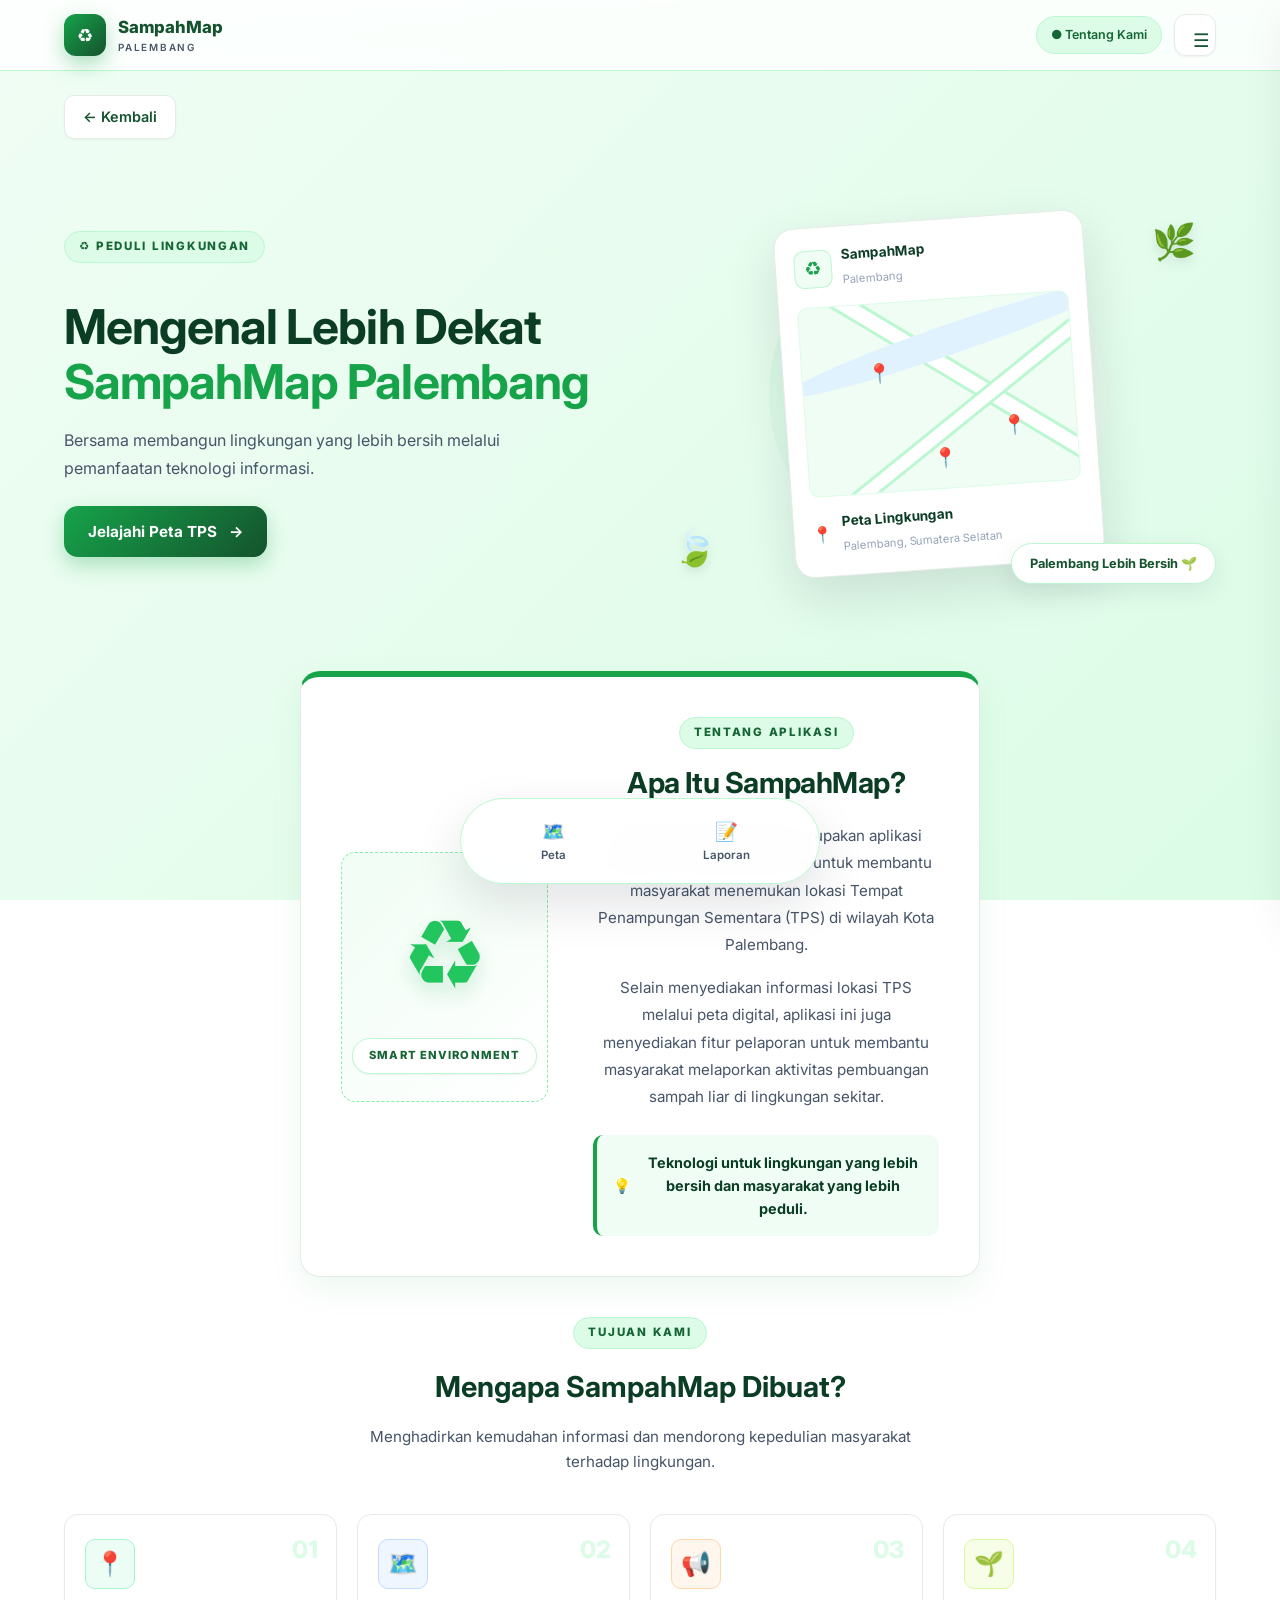
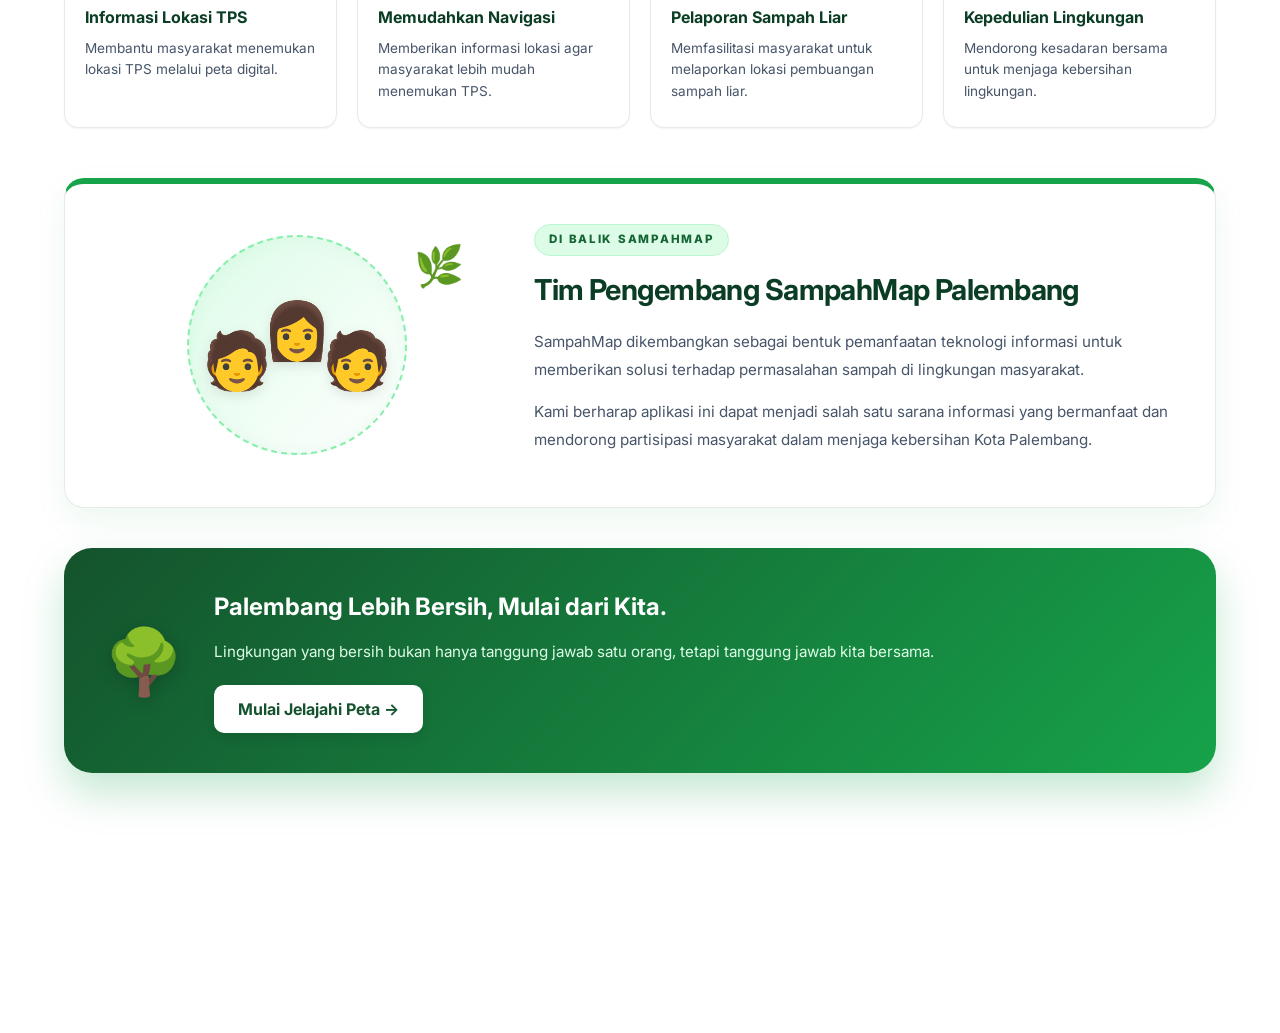
==== tentang.html @ c443f2d4 "Add files via upload" ====
<!DOCTYPE html>
<html lang="id">

<head>
    <meta charset="UTF-8">
    <meta name="viewport" content="width=device-width, initial-scale=1.0">
    <meta name="theme-color" content="#166534">

    <meta name="description"
        content="Mengenal lebih dekat SampahMap Palembang, aplikasi peta lingkungan dan pelaporan sampah liar.">
    <title>Tentang Kami | SampahMap Palembang</title>

    <!-- Fonts -->
    <link rel="preconnect" href="https://fonts.googleapis.com">
    <link rel="preconnect" href="https://fonts.gstatic.com" crossorigin>
    <link href="https://fonts.googleapis.com/css2?family=Inter:wght@400;500;600;700;800&display=swap" rel="stylesheet">

    <!-- CSS Global -->
    <link rel="stylesheet" href="style.css">

    <!-- CSS Halaman Tentang -->
    <link rel="stylesheet" href="tentang.css">
    
    <!-- PWA Setup -->
    <link rel="manifest" href="manifest.json">
    <link rel="apple-touch-icon" href="icon.svg">
    <meta name="apple-mobile-web-app-capable" content="yes">
    <meta name="apple-mobile-web-app-status-bar-style" content="black-translucent">
</head>

<body>

    <!-- HEADER / NAVBAR -->
    <header class="navbar">
        <a class="brand" href="index.html" aria-label="SampahMap Palembang">
            <span class="brand-icon">♻</span>
            <span>
                SampahMap
                <small>PALEMBANG</small>
            </span>
        </a>

        <div class="navbar-right">
            
            <!-- Tombol Install PWA -->
            <button type="button" id="installAppBtn" class="btn-install" style="display: none;">
                📲 Install Aplikasi
            </button>

            <span class="online-label">● Tentang Kami</span>
            
            <button type="button" id="menuButton" class="menu-button" aria-label="Buka menu" aria-expanded="false">
                ☰
            </button>
            
        </div>
    </header>

    <!-- OVERLAY MENU -->
    <div id="menuOverlay" class="menu-overlay"></div>

    <!-- MENU SAMPING -->
    <aside id="sideMenu" class="side-menu" aria-label="Menu tambahan">
        <div class="side-menu-header">
            <div>
                <h3>♻ SampahMap</h3>
                <small>PALEMBANG</small>
            </div>
            <button type="button" id="closeMenuButton" aria-label="Tutup menu">×</button>
        </div>

        <p class="side-menu-label">NAVIGASI</p>

        <a href="index.html" class="side-menu-link">
            <span>🗺️</span>
            <span>Peta TPS</span>
        </a>

        <a href="laporan.html" class="side-menu-link">
            <span>📢</span>
            <span>Laporan</span>
        </a>

        <a href="tentang.html" class="side-menu-link active">
            <span>ℹ️</span>
            <span>Tentang SampahMap</span>
        </a>
    </aside>

    <!-- KONTEN UTAMA -->
    <main class="container">

        <!-- TOMBOL KEMBALI -->
        <div class="back-container">
            <button class="back-button" onclick="history.back()">
                ← Kembali
            </button>
        </div>

        <!-- HERO SECTION -->
        <section class="hero">
            <div class="hero-content">
                <span class="eyebrow">♻ PEDULI LINGKUNGAN</span>

                <h1>
                    Mengenal Lebih Dekat
                    <span>SampahMap Palembang</span>
                </h1>

                <p>
                    Bersama membangun lingkungan yang lebih bersih
                    melalui pemanfaatan teknologi informasi.
                </p>

                <a href="index.html" class="hero-button">
                    Jelajahi Peta TPS
                    <span>→</span>
                </a>
            </div>

            <div class="hero-art">
                <div class="art-circle"></div>

                <div class="floating-leaf leaf-one">🌿</div>
                <div class="floating-leaf leaf-two">🍃</div>

                <div class="map-card">
                    <div class="map-top">
                        <span class="mini-logo">♻</span>
                        <div>
                            <strong>SampahMap</strong>
                            <small>Palembang</small>
                        </div>
                    </div>

                    <div class="map-visual">
                        <div class="road road-one"></div>
                        <div class="road road-two"></div>
                        <div class="map-river"></div>
                        <div class="map-pin pin-one">📍</div>
                        <div class="map-pin pin-two">📍</div>
                        <div class="map-pin pin-three">📍</div>
                    </div>

                    <div class="map-bottom">
                        <span>📍</span>
                        <div>
                            <strong>Peta Lingkungan</strong>
                            <small>Palembang, Sumatera Selatan</small>
                        </div>
                    </div>
                </div>

                <div class="green-orb"></div>
                <div class="art-caption">Palembang Lebih Bersih 🌱</div>
            </div>
        </section>

        <!-- INTRO SECTION -->
        <section class="intro section-card">
            <div class="intro-visual">
                <div class="intro-symbol">♻</div>
                <span class="intro-badge">SMART ENVIRONMENT</span>
            </div>

            <div class="intro-content">
                <span class="section-label">TENTANG APLIKASI</span>

                <h2>Apa Itu SampahMap?</h2>

                <p>
                    SampahMap Palembang merupakan aplikasi berbasis web
                    yang dirancang untuk membantu masyarakat menemukan
                    lokasi Tempat Penampungan Sementara (TPS) di wilayah
                    Kota Palembang.
                </p>

                <p>
                    Selain menyediakan informasi lokasi TPS melalui peta
                    digital, aplikasi ini juga menyediakan fitur pelaporan
                    untuk membantu masyarakat melaporkan aktivitas
                    pembuangan sampah liar di lingkungan sekitar.
                </p>

                <div class="intro-highlight">
                    <span>💡</span>
                    <strong>
                        Teknologi untuk lingkungan yang lebih bersih
                        dan masyarakat yang lebih peduli.
                    </strong>
                </div>
            </div>
        </section>

        <!-- TUJUAN SECTION -->
        <section class="goals">
            <div class="goals-heading">
                <span class="section-label">TUJUAN KAMI</span>
                <h2>Mengapa SampahMap Dibuat?</h2>
                <p>
                    Menghadirkan kemudahan informasi dan mendorong
                    kepedulian masyarakat terhadap lingkungan.
                </p>
            </div>

            <div class="goal-grid">
                <article class="goal-card">
                    <span class="card-number">01</span>
                    <div class="goal-icon green">📍</div>
                    <h3>Informasi Lokasi TPS</h3>
                    <p>Membantu masyarakat menemukan lokasi TPS melalui peta digital.</p>
                </article>

                <article class="goal-card">
                    <span class="card-number">02</span>
                    <div class="goal-icon blue">🗺️</div>
                    <h3>Memudahkan Navigasi</h3>
                    <p>Memberikan informasi lokasi agar masyarakat lebih mudah menemukan TPS.</p>
                </article>

                <article class="goal-card">
                    <span class="card-number">03</span>
                    <div class="goal-icon orange">📢</div>
                    <h3>Pelaporan Sampah Liar</h3>
                    <p>Memfasilitasi masyarakat untuk melaporkan lokasi pembuangan sampah liar.</p>
                </article>

                <article class="goal-card">
                    <span class="card-number">04</span>
                    <div class="goal-icon lime">🌱</div>
                    <h3>Kepedulian Lingkungan</h3>
                    <p>Mendorong kesadaran bersama untuk menjaga kebersihan lingkungan.</p>
                </article>
            </div>
        </section>

        <!-- TIM SECTION -->
        <section class="team section-card">
            <div class="team-illustration">
                <div class="team-circle">
                    <span class="team-person person-one">🧑</span>
                    <span class="team-person person-two">👩</span>
                    <span class="team-person person-three">🧑</span>
                </div>
                <span class="team-leaf">🌿</span>
            </div>

            <div class="team-content">
                <span class="section-label">DI BALIK SAMPAHMAP</span>

                <h2>Tim Pengembang SampahMap Palembang</h2>

                <p>
                    SampahMap dikembangkan sebagai bentuk pemanfaatan
                    teknologi informasi untuk memberikan solusi terhadap
                    permasalahan sampah di lingkungan masyarakat.
                </p>

                <p>
                    Kami berharap aplikasi ini dapat menjadi salah satu
                    sarana informasi yang bermanfaat dan mendorong
                    partisipasi masyarakat dalam menjaga kebersihan
                    Kota Palembang.
                </p>
            </div>
        </section>

        <!-- CLOSING SECTION -->
        <section class="closing">
            <div class="closing-icon">🌳</div>

            <div class="closing-content">
                <h2>Palembang Lebih Bersih, Mulai dari Kita.</h2>
                <p>
                    Lingkungan yang bersih bukan hanya tanggung jawab
                    satu orang, tetapi tanggung jawab kita bersama.
                </p>

                <a href="index.html" class="closing-button">
                    Mulai Jelajahi Peta →
                </a>
            </div>
        </section>

    </main>

    <!-- NAVIGASI BAWAH -->
    <nav class="bottom-nav" aria-label="Navigasi utama">
        <a class="nav-item" href="index.html">
            <span aria-hidden="true">🗺️</span>
            <small>Peta</small>
        </a>
        <a class="nav-item" href="laporan.html">
            <span aria-hidden="true">📝</span>
            <small>Laporan</small>
        </a>
    </nav>
    
    <!-- PWA Script -->
    <script>
        // 1. Daftarkan Service Worker
        if ('serviceWorker' in navigator) {
            window.addEventListener('load', () => {
                navigator.serviceWorker.register('sw.js')
                    .catch(err => console.log('SW gagal:', err));
            });
        }

        // 2. Logika Tombol Install
        let deferredPrompt;
        const installBtn = document.getElementById('installAppBtn');

        window.addEventListener('beforeinstallprompt', (e) => {
            // Mencegah pop-up mini browser muncul
            e.preventDefault();
            deferredPrompt = e;
            
            // Tampilkan tombol install kustom kita
            if (installBtn) {
                installBtn.style.display = 'inline-flex';
            }
        });

        if (installBtn) {
            installBtn.addEventListener('click', async () => {
                if (!deferredPrompt) return;
                
                // Tampilkan pop-up install
                deferredPrompt.prompt();
                
                const { outcome } = await deferredPrompt.userChoice;
                if (outcome === 'accepted') {
                    installBtn.style.display = 'none'; // Sembunyikan tombol jika sudah di-install
                }
                deferredPrompt = null;
            });
        }

        // Sembunyikan tombol jika aplikasi sudah di-install
        window.addEventListener('appinstalled', () => {
            if (installBtn) installBtn.style.display = 'none';
        });
    </script>

    <!-- JAVASCRIPT MENU -->
    <script>
        const menuButton = document.getElementById("menuButton");
        const closeMenuButton = document.getElementById("closeMenuButton");
        const sideMenu = document.getElementById("sideMenu");
        const menuOverlay = document.getElementById("menuOverlay");

        function openSideMenu() {
            sideMenu.classList.add("show");
            menuOverlay.classList.add("show");
            menuButton.setAttribute("aria-expanded", "true");
        }

        function closeSideMenu() {
            sideMenu.classList.remove("show");
            menuOverlay.classList.remove("show");
            menuButton.setAttribute("aria-expanded", "false");
        }

        menuButton?.addEventListener("click", openSideMenu);
        closeMenuButton?.addEventListener("click", closeSideMenu);
        menuOverlay?.addEventListener("click", closeSideMenu);

        document.addEventListener("keydown", function (event) {
            if (event.key === "Escape") {
                closeSideMenu();
            }
        });
    </script>
</body>

</html>
---- style.css ----
/* =========================================================
   SampahMap Palembang — Modern Premium UI (Index)
   Tema: Green Premium (Sinkron dengan halaman Laporan)
   ========================================================= */

/* =========================================================
   1. DESIGN TOKENS
   ========================================================= */
:root {
  /* Brand */
  --green-900: #0b3d24;
  --green-800: #14532d;
  --green-700: #166534;
  --green-600: #16a34a;
  --green-500: #22c55e;
  --green-100: #dcfce7;
  --green-50:  #f0fdf4;

  /* Netral */
  --bg:        #f6f8f7;
  --surface:   #ffffff;
  --border:    #e6ebe8;
  --text:      #0f172a;
  --text-soft: #475569;
  --text-mute: #94a3b8;

  /* Aksen peta */
  --blue: #2563eb;
  --red:  #ef4444;

  /* Radius */
  --r-sm: 10px;
  --r-md: 14px;
  --r-lg: 20px;
  --r-xl: 28px;

  /* Shadow */
  --shadow-sm: 0 1px 2px rgba(15, 23, 42, .05);
  --shadow-md: 0 8px 24px rgba(15, 23, 42, .08);
  --shadow-lg: 0 20px 50px rgba(15, 23, 42, .12);
  --shadow-green: 0 12px 32px rgba(22, 163, 74, 0.08);

  --font: "Inter", "Segoe UI", system-ui, -apple-system, Roboto, Arial, sans-serif;
}

/* =========================================================
   2. RESET & BASE
   ========================================================= */
* { box-sizing: border-box; }

html, body {
  margin: 0;
  padding: 0;
  font-family: var(--font);
  color: var(--text);
  /* Background Gradient Hijau Mint yang sama dengan Laporan */
  background: linear-gradient(135deg, #f0fdf4 0%, #dcfce7 100%);
  background-attachment: fixed;
  -webkit-font-smoothing: antialiased;
  line-height: 1.55;
}

body {
  padding-bottom: 100px; /* ruang bottom-nav floating */
}

button, input, textarea, select { font: inherit; }

button {
  border: 0;
  border-radius: 12px;
  padding: 11px 18px;
  background: linear-gradient(135deg, var(--green-600), var(--green-800));
  color: #fff;
  font-weight: 700;
  cursor: pointer;
  box-shadow: 0 4px 12px rgba(22, 163, 74, .28);
  transition: transform .15s ease, box-shadow .2s ease, filter .2s ease;
}
button:hover {
  transform: translateY(-1px);
  box-shadow: 0 8px 18px rgba(22, 163, 74, .35);
}
button:active { transform: translateY(0); }
button:disabled { opacity: .5; cursor: not-allowed; box-shadow: none; }

a { color: inherit; text-decoration: none; }
img { max-width: 100%; display: block; }

:focus-visible {
  outline: 2px solid var(--green-600);
  outline-offset: 3px;
  border-radius: 6px;
}

/* =========================================================
   3. NAVBAR
   ========================================================= */
.navbar {
  position: sticky;
  top: 0;
  z-index: 900;
  display: flex;
  align-items: center;
  justify-content: space-between;
  gap: 16px;
  padding: 14px max(5%, calc((100% - 1200px) / 2));
  background: rgba(255, 255, 255, .85);
  backdrop-filter: saturate(180%) blur(14px);
  -webkit-backdrop-filter: saturate(180%) blur(14px);
  border-bottom: 1px solid #bbf7d0; /* Border hijau muda */
}

.brand {
  display: flex;
  align-items: center;
  gap: 12px;
  font-weight: 800;
  font-size: 1.05rem;
  letter-spacing: -.01em;
  color: var(--green-800);
}

.brand-icon {
  display: grid;
  place-items: center;
  width: 42px;
  height: 42px;
  border-radius: 12px;
  background: linear-gradient(135deg, var(--green-600), var(--green-800));
  color: #fff;
  font-size: 1.15rem;
  box-shadow: 0 8px 20px rgba(22, 163, 74, .35);
}

.brand small {
  display: block;
  font-size: .62rem;
  letter-spacing: .18em;
  color: var(--text-soft);
  font-weight: 600;
}

.navbar-right {
  display: flex;
  align-items: center;
  gap: 12px;
}

.online-label {
  display: inline-flex;
  align-items: center;
  gap: 6px;
  font-size: .78rem;
  font-weight: 600;
  color: var(--green-700);
  background: var(--green-100);
  padding: 8px 14px;
  border-radius: 999px;
  border: 1px solid #bbf7d0;
}

.menu-button {
  width: 42px;
  height: 42px;
  display: grid;
  place-items: center;
  border-radius: 12px;
  background: var(--surface);
  border: 1px solid var(--border);
  color: var(--green-800);
  font-size: 1.15rem;
  box-shadow: var(--shadow-sm);
  transition: .2s;
}
.menu-button:hover {
  background: var(--green-50);
  border-color: #bbf7d0;
  transform: translateY(-1px);
}

/* =========================================================
   4. SIDE MENU & OVERLAY
   ========================================================= */
.menu-overlay {
  position: fixed;
  inset: 0;
  background: rgba(15, 23, 42, .38);
  backdrop-filter: blur(3px);
  opacity: 0;
  visibility: hidden;
  pointer-events: none;
  transition: opacity .25s ease, visibility .25s ease;
  z-index: 2000;
}
.menu-overlay.active,
.menu-overlay.show {
  opacity: 1;
  visibility: visible;
  pointer-events: auto;
}

.side-menu {
  position: fixed;
  top: 0;
  right: 0;
  width: min(320px, 88vw);
  height: 100%;
  height: 100dvh;
  background: var(--surface);
  border-left: 1px solid var(--border);
  box-shadow: var(--shadow-lg);
  padding: 22px 20px;
  transform: translateX(105%);
  transition: transform .3s cubic-bezier(.4, 0, .2, 1);
  z-index: 2001;
}
.side-menu.active,
.side-menu.show { transform: translateX(0); }

.side-menu-header {
  display: flex;
  align-items: flex-start;
  justify-content: space-between;
  padding-bottom: 18px;
  margin-bottom: 8px;
  border-bottom: 1px solid var(--border);
}
.side-menu-header h3 { margin: 0; font-size: 1.05rem; color: var(--green-800); }
.side-menu-header small {
  font-size: .65rem;
  letter-spacing: .18em;
  color: var(--text-mute);
}

.side-menu-header button {
  width: 36px;
  height: 36px;
  border-radius: 10px;
  background: var(--bg);
  color: var(--text-soft);
  font-size: 1.2rem;
  box-shadow: none;
  transition: .2s;
}
.side-menu-header button:hover {
  background: #fee2e2;
  color: #b91c1c;
  transform: none;
}

.side-menu-label {
  margin: 20px 0 10px;
  font-size: .7rem;
  letter-spacing: .15em;
  color: var(--text-mute);
  font-weight: 700;
}

.side-menu-link {
  display: flex;
  align-items: center;
  gap: 12px;
  padding: 12px 14px;
  border-radius: var(--r-md);
  font-weight: 600;
  color: var(--text);
  transition: .2s;
}
.side-menu-link:hover {
  background: var(--green-50);
  color: var(--green-800);
}
.side-menu-link span:first-child {
  width: 32px;
  height: 32px;
  display: grid;
  place-items: center;
  background: var(--green-100);
  border-radius: 10px;
  font-weight: 800;
  color: var(--green-700);
}

/* =========================================================
   5. CONTAINER & INTRO
   ========================================================= */
.container {
  max-width: 1200px;
  width: 90%;
  margin: 0 auto;
}

.intro {
  text-align: center;
  max-width: 680px;
  margin: 12px auto 38px;
  padding: 40px 0 8px;
}

.eyebrow {
  display: inline-block;
  font-size: .72rem;
  font-weight: 800;
  letter-spacing: .18em;
  color: var(--green-700);
  background: var(--green-100);
  padding: 6px 14px;
  border-radius: 999px;
  border: 1px solid #bbf7d0;
  margin: 0 0 18px;
}

.intro h1 {
  font-size: clamp(1.8rem, 4.6vw, 2.8rem);
  line-height: 1.15;
  letter-spacing: -.025em;
  margin: 0 0 14px;
  color: var(--green-900);
}

.description {
  color: var(--text-soft);
  font-size: 1rem;
  max-width: 620px;
  margin: 0 auto;
}

/* =========================================================
   6. MAP SECTION & CARDS (Gaya Laporan)
   ========================================================= */
.map-section, .info-card, .route-panel {
  background: var(--surface);
  border: 1px solid var(--border);
  border-top: 6px solid var(--green-600); /* Garis Aksen Hijau Atas */
  border-radius: var(--r-lg);
  padding: 24px;
  box-shadow: var(--shadow-green); /* Shadow Hijau Tipis */
  margin-bottom: 24px;
}

.section-heading {
  display: flex;
  align-items: center;
  justify-content: space-between;
  gap: 12px;
  flex-wrap: wrap;
  margin-bottom: 16px;
}
.section-heading h2 {
  margin: 0 0 4px;
  font-size: 1.35rem;
  letter-spacing: -.01em;
  color: var(--green-900);
}
.section-heading p {
  margin: 0;
  font-size: .9rem;
  color: var(--text-soft);
}

.map-badge {
  font-size: .72rem;
  font-weight: 700;
  letter-spacing: .12em;
  color: var(--green-800);
  background: linear-gradient(135deg, #dcfce7, #bbf7d0);
  padding: 8px 14px;
  border-radius: 999px;
  white-space: nowrap;
}

/* Legend */
.legend {
  display: flex;
  flex-wrap: wrap;
  gap: 16px;
  padding: 8px 4px 16px;
  font-size: .82rem;
  color: var(--text-soft);
  font-weight: 500;
}
.legend span { display: inline-flex; align-items: center; gap: 7px; }

.dot {
  width: 10px;
  height: 10px;
  border-radius: 50%;
  display: inline-block;
  box-shadow: 0 0 0 3px rgba(0, 0, 0, .05);
}
.dot.green { background: var(--green-600); }
.dot.blue  { background: var(--blue); }
.dot.red   { background: var(--red); }

/* =========================================================
   7. MAP CONTAINER & LEAFLET
   ========================================================= */
.map-container {
  position: relative;
  width: 100%;
  border-radius: var(--r-md);
  overflow: hidden;
  border: 2px solid #bbf7d0;
  background: #eef2f0;
}

#map {
  position: relative;
  width: 100%;
  height: 68vh;
  min-height: 420px;
  max-height: 720px;
  background: #eef2f0;
  z-index: 1;
}

/* =========================================================
   8. MAP SEARCH & RESULTS (Input Mint)
   ========================================================= */
.map-search {
  position: absolute;
  top: 14px;
  left: 14px;
  right: 14px;
  z-index: 800;
  display: flex;
  align-items: center;
  gap: 8px;
  width: min(440px, calc(100% - 28px));
  padding: 8px;
  background: var(--surface);
  border-radius: var(--r-md);
  border: 1px solid #bbf7d0;
  box-shadow: var(--shadow-md);
}

.map-search > span { padding-left: 6px; font-size: 1rem; }

.map-search input {
  flex: 1;
  min-width: 0;
  padding: 9px 12px;
  border: none;
  outline: none;
  background: var(--green-50); /* Input warna mint */
  border-radius: 8px;
  font-size: 14px;
  color: var(--text);
  transition: all 0.25s ease;
}
.map-search input:focus {
  background: var(--surface); /* Putih saat fokus */
  box-shadow: 0 0 0 3px rgba(22, 163, 74, 0.15);
}
.map-search input::placeholder { color: var(--text-mute); }

.map-search button {
  padding: 10px 16px;
  border: 0;
  border-radius: 8px;
  background: linear-gradient(135deg, var(--green-600), var(--green-800));
  color: #fff;
  font-weight: 700;
  font-size: .85rem;
  box-shadow: 0 4px 12px rgba(22, 163, 74, .3);
}
.map-search button:hover { filter: brightness(1.05); }

/* Daftar hasil pencarian */
.search-results {
  display: none;
  position: absolute;
  top: calc(100% + 8px);
  left: 0;
  right: 0;
  max-height: 280px;
  overflow-y: auto;
  background: var(--surface);
  border: 1px solid #bbf7d0;
  border-radius: var(--r-md);
  box-shadow: var(--shadow-lg);
}
.search-results.active,
.search-results.show { display: block; }

.search-result {
  display: block;
  width: 100%;
  padding: 12px 14px;
  text-align: left;
  background: var(--surface);
  border: none;
  border-bottom: 1px solid var(--border);
  border-radius: 0;
  color: var(--text);
  font-weight: 400;
  box-shadow: none;
}
.search-result:last-child { border-bottom: 0; }
.search-result:hover {
  background: var(--green-50);
  transform: none;
  box-shadow: none;
}
.search-result strong { display: block; color: var(--green-900); font-weight: 700; }
.search-result small {
  display: block;
  margin-top: 3px;
  color: var(--text-soft);
  font-size: 12px;
}

/* =========================================================
   9. MAP CONTROLS
   ========================================================= */
.map-controls {
  position: absolute;
  right: 14px;
  bottom: 20px;
  z-index: 700;
  display: flex;
  flex-direction: column;
  gap: 12px;
}

.map-controls button {
  display: flex;
  align-items: center;
  justify-content: center;
  width: 48px;
  height: 48px;
  border: 2px solid #bbf7d0;
  border-radius: 50%;
  background: var(--surface);
  color: var(--green-800);
  box-shadow: var(--shadow-md);
  font-size: 24px;
  font-weight: 700;
  padding: 0;
  transition: transform .15s ease, background .2s;
}
.map-controls button:hover {
  background: var(--green-50);
  transform: translateY(-1px);
  box-shadow: var(--shadow-lg);
}
.map-controls button:active { transform: scale(.94); }

.map-controls .map-location-control {
  margin-top: 4px;
  background: linear-gradient(135deg, var(--green-600), var(--green-800));
  color: #fff;
  border-color: transparent;
  font-size: 20px;
  box-shadow: 0 8px 20px rgba(22, 163, 74, .4);
}
.map-controls .map-location-control:hover {
  filter: brightness(1.08);
}

/* =========================================================
   10. TPS TERDEKAT (Menyatu dengan Tema)
   ========================================================= */
.nearest-section {
  margin-top: 22px;
  padding: 20px;
  background: linear-gradient(180deg, var(--green-50), var(--surface));
  border: 1px dashed #86efac; /* Border hijau putus-putus */
  border-radius: var(--r-md);
}

.nearest-section h3 {
  margin: 0 0 6px;
  font-size: 1.1rem;
  color: var(--green-900);
}

.nearest-section > p {
  margin: 0 0 14px;
  font-size: .9rem;
  color: var(--text-soft);
}

/* Tombol Khusus Pencarian TPS */
#findNearestButton {
  margin: 4px 0 14px;
  background: linear-gradient(135deg, var(--green-600), var(--green-800));
  color: #fff;
  box-shadow: 0 6px 16px rgba(11, 61, 36, .25);
  border-radius: 10px;
  padding: 12px 20px;
  font-weight: 700;
}
#findNearestButton:hover {
  filter: brightness(1.08);
  transform: translateY(-1px);
}

/* Daftar Item TPS */
.nearest-list {
  display: grid;
  gap: 10px;
  margin-top: 12px;
}
.nearest-list:empty { display: none; }

.nearest-item {
  display: block;
  width: 100%;
  padding: 14px 16px;
  text-align: left;
  background: var(--surface);
  border: 1px solid var(--border);
  border-left: 4px solid var(--green-500); /* Aksen hijau di kiri */
  border-radius: var(--r-sm);
  color: var(--text);
  font-weight: 400;
  box-shadow: var(--shadow-sm);
  transition: .2s;
  cursor: pointer;
}
.nearest-item:hover {
  border-color: var(--green-500);
  border-left-width: 6px;
  box-shadow: 0 6px 18px rgba(22, 163, 74, .15);
  transform: translateX(4px);
}
.nearest-item strong {
  display: block;
  color: var(--green-900);
  font-weight: 700;
}
.nearest-item small {
  display: block;
  margin-top: 5px;
  color: var(--text-soft);
  font-weight: 400;
  font-size: .82rem;
}

.nearest-section.navigation-hidden { display: none !important; }

/* =========================================================
   11. BOTTOM NAV (Floating Dock)
   ========================================================= */
.bottom-nav {
  position: fixed;
  left: 50%;
  bottom: calc(16px + env(safe-area-inset-bottom));
  transform: translateX(-50%);
  z-index: 1500;
  display: flex;
  justify-content: space-around;
  align-items: center;
  gap: 4px;
  padding: 8px;
  width: min(360px, calc(100% - 32px));
  background: rgba(255, 255, 255, .92);
  backdrop-filter: saturate(180%) blur(16px);
  -webkit-backdrop-filter: saturate(180%) blur(16px);
  border: 1px solid #bbf7d0;
  border-radius: 999px;
  box-shadow: var(--shadow-lg);
}

.nav-item {
  flex: 1;
  display: flex;
  flex-direction: column;
  align-items: center;
  justify-content: center;
  gap: 2px;
  padding: 10px 18px;
  border-radius: 999px;
  color: var(--text-soft);
  font-size: 1.15rem;
  font-weight: 600;
  transition: .2s;
}
.nav-item small {
  font-size: .72rem;
  font-weight: 600;
}
.nav-item:hover {
  background: var(--green-100);
  color: var(--green-800);
}

.nav-item.active {
  background: linear-gradient(135deg, var(--green-600), var(--green-800));
  color: #fff;
  box-shadow: 0 8px 20px rgba(22, 163, 74, .35);
}
.nav-item.active:hover {
  color: #fff;
  filter: brightness(1.05);
}

/* =========================================================
   12. RUTE & NAVIGASI
   ========================================================= */
.route-panel {
  display: none;
  margin-top: 16px;
  border-top: 6px solid var(--green-600); /* Sinkron dengan kartu lain */
}
.route-panel.show { display: block; }
.route-panel.navigation-focus {
  padding: 18px;
  border-radius: var(--r-md);
}

.route-panel h3 {
  margin: 0 0 10px;
  color: var(--green-900);
  font-size: 1.2rem;
}
.route-panel h4 {
  margin: 20px 0 8px;
  font-size: .95rem;
  color: var(--text);
}
.route-panel p {
  line-height: 1.6;
  color: var(--text-soft);
}

/* Pilihan rute */
.route-choices {
  display: grid;
  gap: 10px;
  margin: 16px 0;
}

.route-choice {
  display: flex;
  flex-direction: column;
  align-items: flex-start;
  gap: 6px;
  width: 100%;
  padding: 14px 16px;
  border: 2px solid var(--border);
  border-radius: var(--r-md);
  background: var(--surface);
  color: var(--text);
  text-align: left;
  font-weight: 400;
  box-shadow: none;
  transition: .2s;
}
.route-choice:hover {
  border-color: #86efac;
  background: var(--green-50);
  transform: none;
  box-shadow: none;
}
.route-choice.selected {
  border-color: var(--green-600);
  background: var(--green-50);
  box-shadow: 0 4px 12px rgba(22, 163, 74, .12);
}
.route-choice strong {
  font-size: .95rem;
  color: var(--green-900);
}
.route-choice span {
  font-size: .85rem;
  color: var(--text-soft);
}

/* Tombol aksi rute */
.route-start-button,
.route-action-button,
.route-secondary-button,
.route-stop-button {
  display: block;
  width: 100%;
  margin-top: 10px;
  padding: 14px 16px;
  border: none;
  border-radius: 12px;
  font-size: .95rem;
  font-weight: 700;
  cursor: pointer;
  transition: .2s;
}

.route-start-button,
.route-action-button {
  background: linear-gradient(135deg, var(--green-600), var(--green-800));
  color: #fff;
  box-shadow: 0 6px 16px rgba(22, 163, 74, .28);
}
.route-start-button:hover,
.route-action-button:hover {
  filter: brightness(1.06);
  transform: translateY(-1px);
}

.route-secondary-button {
  border: 1px solid var(--border);
  background: var(--surface);
  color: var(--green-700);
  box-shadow: var(--shadow-sm);
}
.route-secondary-button:hover {
  background: var(--green-50);
  border-color: #bbf7d0;
}

.route-stop-button {
  background: #fee2e2;
  color: #b91c1c;
  box-shadow: none;
}
.route-stop-button:hover {
  background: #fecaca;
  transform: none;
  box-shadow: none;
}

/* Ringkasan navigasi */
.navigation-summary {
  padding: 16px;
  margin: 12px 0;
  border-radius: var(--r-md);
  background: linear-gradient(135deg, #dcfce7, #bbf7d0);
  color: var(--green-900);
  border: 1px solid #86efac;
  font-size: 1.05rem;
  font-weight: 700;
  line-height: 1.5;
}

.navigation-stats {
  display: grid;
  grid-template-columns: 1fr 1fr;
  gap: 12px;
  margin: 12px 0;
}
.navigation-stats > div {
  display: flex;
  flex-direction: column;
  gap: 6px;
  padding: 14px;
  border: 1px solid var(--border);
  border-radius: var(--r-md);
  background: var(--surface);
  box-shadow: var(--shadow-sm);
}
.navigation-stats small {
  color: var(--text-mute);
  font-size: .72rem;
  font-weight: 600;
  letter-spacing: .04em;
  text-transform: uppercase;
}
.navigation-stats strong {
  color: var(--green-800);
  font-size: 1.4rem;
}

.navigation-instructions {
  padding-left: 24px;
}
.navigation-instructions li {
  margin-bottom: 12px;
  padding-left: 4px;
  line-height: 1.6;
  color: var(--text-soft);
}

#navigationStatus {
  color: var(--text-mute);
  font-size: .8rem;
  line-height: 1.5;
}

/* =========================================================
   13. MEDIA QUERIES
   ========================================================= */
@media (max-width: 640px) {
  .navbar { padding: 12px 5%; }
  .brand { font-size: 1rem; }
  .brand-icon { width: 38px; height: 38px; font-size: 1rem; }
  .online-label { font-size: .7rem; padding: 6px 10px; }

  .container { width: 94%; }
  .intro { padding-top: 28px; }

  .map-section { padding: 16px; border-radius: var(--r-md); border-top-width: 4px; }

  .section-heading { align-items: flex-start; }
  .section-heading h2 { font-size: 1.15rem; }

  #map { height: 68vh; min-height: 420px; }

  .map-search {
    top: 10px;
    left: 10px;
    right: 10px;
    gap: 6px;
    padding: 6px;
  }
  .map-search input { font-size: 13px; padding: 8px 10px; }
  .map-search button { padding: 8px 12px; font-size: .8rem; }

  .map-controls { right: 12px; bottom: 18px; gap: 10px; }
  .map-controls button { width: 46px; height: 46px; font-size: 22px; }

  .route-panel { padding: 16px; border-radius: var(--r-md); }
  .route-panel h3 { font-size: 1.05rem; }
}

@media (max-width: 600px) {
  .online-label { display: none; }
  .navbar-right { gap: 8px; }
}

@media (max-width: 480px) {
  .navigation-summary { font-size: .95rem; }
  .navigation-stats strong { font-size: 1.2rem; }
}

/* =========================================================
   14. LEAFLET TWEAKS
   ========================================================= */
.leaflet-control-attribution {
  font-size: .68rem !important;
  background: rgba(255, 255, 255, .85) !important;
  border-radius: 6px 0 0 0;
  font-family: var(--font) !important;
}
.leaflet-popup-content-wrapper {
  border-radius: 14px !important;
  box-shadow: 0 12px 32px rgba(22, 163, 74, .15) !important;
  border-top: 4px solid var(--green-600); /* Popup peta juga diberi aksen hijau */
}
.leaflet-popup-content {
  font-family: var(--font);
  font-size: .88rem;
  margin: 14px 16px !important;
  line-height: 1.5;
}
.leaflet-popup-content b { color: var(--green-900); }
.leaflet-container { font-family: var(--font); }
---- tentang.css ----
/* =========================================================
   HALAMAN TENTANG — GREEN PREMIUM THEME
   ========================================================= */

/* 1. Penyesuaian Container */
.container {
  padding-bottom: 100px; /* Ruang untuk floating bottom nav */
}

/* 2. Tombol Kembali (Back Button) */
.back-container {
  margin: 24px 0 10px;
  display: flex;
  justify-content: flex-start;
}

.back-button {
  display: inline-flex;
  align-items: center;
  gap: 8px;
  padding: 10px 18px;
  border: 1px solid var(--border);
  border-radius: var(--r-sm);
  background: var(--surface);
  color: var(--green-800);
  font-size: 0.9rem;
  font-weight: 600;
  cursor: pointer;
  box-shadow: var(--shadow-sm);
  transition: 0.2s ease;
}

.back-button:hover {
  background: var(--green-50);
  border-color: #bbf7d0;
  transform: translateX(-4px);
  box-shadow: var(--shadow-md);
}

/* =========================================================
   3. HERO SECTION
   ========================================================= */
.hero {
  min-height: 510px;
  display: grid;
  grid-template-columns: 1fr 1fr;
  align-items: center;
  gap: 45px;
  padding: 40px 0 60px;
}

.eyebrow, .section-label {
  display: inline-block;
  color: var(--green-700);
  background: var(--green-100);
  padding: 6px 14px;
  border-radius: 999px;
  font-size: 0.72rem;
  font-weight: 800;
  letter-spacing: 0.15em;
  border: 1px solid #bbf7d0;
}

.hero h1 {
  margin: 18px 0;
  font-size: clamp(2rem, 4.5vw, 3rem);
  line-height: 1.15;
  letter-spacing: -0.02em;
  color: var(--green-900);
}

.hero h1 span {
  display: block;
  color: var(--green-600);
}

.hero-content p {
  max-width: 480px;
  color: var(--text-soft);
  font-size: 1rem;
  line-height: 1.7;
  margin-bottom: 24px;
}

.hero-button {
  display: inline-flex;
  align-items: center;
  gap: 12px;
  padding: 14px 24px;
  border-radius: var(--r-md);
  background: linear-gradient(135deg, var(--green-600), var(--green-800));
  color: #fff;
  text-decoration: none;
  font-size: 0.95rem;
  font-weight: 700;
  box-shadow: 0 8px 20px rgba(22, 163, 74, 0.3);
  transition: 0.3s ease;
}

.hero-button:hover {
  filter: brightness(1.08);
  transform: translateY(-2px);
  box-shadow: 0 12px 24px rgba(22, 163, 74, 0.4);
}

/* =========================================================
   4. HERO ART (Ilustrasi Peta)
   ========================================================= */
.hero-art {
  position: relative;
  min-height: 380px;
  display: flex;
  align-items: center;
  justify-content: center;
}

.art-circle {
  position: absolute;
  width: 340px;
  height: 340px;
  border-radius: 50%;
  background: linear-gradient(135deg, #dcfce7 0%, #f0fdf4 100%);
  box-shadow: inset 0 0 40px rgba(22, 163, 74, 0.05);
}

.map-card {
  position: relative;
  width: 310px;
  background: var(--surface);
  border-radius: var(--r-lg);
  border: 1px solid var(--border);
  padding: 18px;
  box-shadow: var(--shadow-lg);
  transform: rotate(-4deg);
  transition: 0.4s ease;
}

.map-card:hover {
  transform: rotate(0deg) scale(1.02);
}

.map-top, .map-bottom {
  display: flex;
  align-items: center;
  gap: 10px;
}

.mini-logo {
  width: 38px;
  height: 38px;
  background: var(--green-50);
  color: var(--green-600);
  display: grid;
  place-items: center;
  border-radius: 10px;
  font-size: 1.2rem;
  border: 1px solid #bbf7d0;
}

.map-top strong, .map-bottom strong {
  display: block;
  font-size: 0.85rem;
  color: var(--green-900);
}

.map-top small, .map-bottom small {
  color: var(--text-mute);
  font-size: 0.7rem;
}

.map-visual {
  position: relative;
  height: 190px;
  margin: 15px 0;
  overflow: hidden;
  border-radius: var(--r-sm);
  background: #f0fdf4;
  border: 1px solid #dcfce7;
}

.road {
  position: absolute;
  background: var(--surface);
  border: 3px solid #bbf7d0;
  border-radius: 30px;
}

.road-one { width: 130%; height: 20px; top: 65px; left: -20px; transform: rotate(35deg); }
.road-two { width: 120%; height: 18px; top: 115px; left: -15px; transform: rotate(-35deg); }

.map-river {
  position: absolute;
  width: 130%;
  height: 30px;
  background: #e0f2fe; /* Biru sangat muda */
  top: 25px;
  left: -25px;
  transform: rotate(-15deg);
  border-radius: 50%;
}

.map-pin { position: absolute; font-size: 1.2rem; }
.pin-one { top: 55px; left: 65px; }
.pin-two { top: 115px; right: 50px; }
.pin-three { bottom: 15px; left: 125px; }

.floating-leaf {
  position: absolute;
  font-size: 2.2rem;
  filter: drop-shadow(0 4px 6px rgba(0,0,0,0.1));
}

.leaf-one { top: 10px; right: 20px; animation: float 4s ease-in-out infinite; }
.leaf-two { bottom: 10px; left: 10px; animation: float 3s ease-in-out infinite reverse; }

@keyframes float {
  0% { transform: translateY(0px) rotate(0deg); }
  50% { transform: translateY(-10px) rotate(5deg); }
  100% { transform: translateY(0px) rotate(0deg); }
}

.green-orb {
  position: absolute;
  width: 60px;
  height: 60px;
  background: #bbf7d0;
  border-radius: 50%;
  bottom: 10px;
  right: 10px;
  z-index: -1;
  filter: blur(2px);
}

.art-caption {
  position: absolute;
  bottom: 0;
  right: 0;
  padding: 10px 18px;
  border-radius: 999px;
  background: var(--surface);
  color: var(--green-800);
  font-size: 0.8rem;
  font-weight: 700;
  box-shadow: var(--shadow-md);
  border: 1px solid #bbf7d0;
}

/* =========================================================
   5. SECTION CARDS (Intro & Team)
   ========================================================= */
.section-card {
  background: var(--surface);
  border: 1px solid var(--border);
  border-top: 6px solid var(--green-600); /* Garis Aksen Hijau */
  border-radius: var(--r-lg);
  padding: 40px;
  box-shadow: var(--shadow-green, 0 12px 32px rgba(22, 163, 74, 0.08));
  margin-bottom: 40px;
}

.intro, .team {
  display: grid;
  grid-template-columns: 0.9fr 1.5fr;
  gap: 45px;
  align-items: center;
}

.intro-visual {
  min-height: 250px;
  background: linear-gradient(135deg, var(--green-50), #ffffff);
  border-radius: var(--r-md);
  border: 1px dashed #86efac;
  display: flex;
  flex-direction: column;
  align-items: center;
  justify-content: center;
}

.intro-symbol {
  font-size: 6rem;
  color: var(--green-500);
  margin-bottom: 10px;
  text-shadow: 0 10px 20px rgba(22, 163, 74, 0.2);
}

.intro-badge {
  padding: 8px 16px;
  border-radius: 999px;
  background: var(--surface);
  color: var(--green-700);
  font-size: 0.7rem;
  font-weight: 800;
  letter-spacing: 0.1em;
  border: 1px solid #bbf7d0;
  box-shadow: var(--shadow-sm);
}

.intro-content h2, .team-content h2 {
  margin: 12px 0 16px;
  color: var(--green-900);
  font-size: 1.8rem;
  letter-spacing: -0.02em;
}

.intro-content p, .team-content p {
  color: var(--text-soft);
  font-size: 0.95rem;
  line-height: 1.8;
  margin-bottom: 14px;
}

.intro-highlight {
  display: flex;
  gap: 12px;
  align-items: center;
  padding: 16px;
  margin-top: 24px;
  border-left: 4px solid var(--green-600);
  border-radius: var(--r-sm);
  background: var(--green-50);
  color: var(--green-900);
  font-size: 0.9rem;
  line-height: 1.6;
  font-weight: 600;
}

/* =========================================================
   6. TUJUAN (Goals Grid)
   ========================================================= */
.goals {
  margin-bottom: 50px;
}

.goals-heading {
  text-align: center;
  max-width: 600px;
  margin: 0 auto 40px;
}

.goals-heading h2 {
  font-size: 1.8rem;
  color: var(--green-900);
  margin: 16px 0;
}

.goals-heading p {
  color: var(--text-soft);
  font-size: 0.95rem;
  line-height: 1.6;
}

.goal-grid {
  display: grid;
  grid-template-columns: repeat(4, 1fr);
  gap: 20px;
}

.goal-card {
  position: relative;
  padding: 24px 20px;
  background: var(--surface);
  border: 1px solid var(--border);
  border-radius: var(--r-md);
  box-shadow: var(--shadow-sm);
  transition: 0.3s ease;
  overflow: hidden;
}

/* Garis aksen hijau di kiri */
.goal-card::before {
  content: "";
  position: absolute;
  left: 0;
  top: 0;
  bottom: 0;
  width: 4px;
  background: var(--green-500);
  opacity: 0;
  transition: 0.3s ease;
}

.goal-card:hover {
  transform: translateY(-5px);
  box-shadow: var(--shadow-md);
  border-color: #bbf7d0;
}

.goal-card:hover::before {
  opacity: 1;
}

.card-number {
  position: absolute;
  top: 16px;
  right: 18px;
  color: var(--green-100);
  font-size: 1.5rem;
  font-weight: 800;
}

.goal-icon {
  width: 50px;
  height: 50px;
  display: grid;
  place-items: center;
  border-radius: var(--r-sm);
  font-size: 1.5rem;
  margin-bottom: 16px;
  border: 1px solid var(--border);
}

.goal-icon.green { background: #ecfdf5; color: #059669; border-color: #a7f3d0; }
.goal-icon.blue { background: #eff6ff; color: #2563eb; border-color: #bfdbfe; }
.goal-icon.orange { background: #fff7ed; color: #ea580c; border-color: #fed7aa; }
.goal-icon.lime { background: #f7fee7; color: #65a30d; border-color: #d9f99d; }

.goal-card h3 {
  margin: 0 0 8px;
  color: var(--green-900);
  font-size: 1rem;
}

.goal-card p {
  color: var(--text-soft);
  font-size: 0.85rem;
  line-height: 1.6;
  margin: 0;
}

/* =========================================================
   7. TIM PENGEMBANG
   ========================================================= */
.team-illustration {
  position: relative;
  min-height: 240px;
  display: grid;
  place-items: center;
}

.team-circle {
  width: 220px;
  height: 220px;
  background: linear-gradient(135deg, var(--green-100), #ffffff);
  border-radius: 50%;
  border: 2px dashed #86efac;
  display: flex;
  justify-content: center;
  align-items: center;
  box-shadow: inset 0 0 20px rgba(22, 163, 74, 0.05);
}

.team-person { font-size: 3.5rem; margin: -5px; filter: drop-shadow(0 4px 6px rgba(0,0,0,0.1)); }
.person-one { transform: translateY(15px); }
.person-two { transform: translateY(-15px); }
.person-three { transform: translateY(15px); }

.team-leaf {
  position: absolute;
  top: 10px;
  right: 25px;
  font-size: 2.5rem;
  animation: float 4s ease-in-out infinite;
}

/* =========================================================
   8. CLOSING SECTION
   ========================================================= */
.closing {
  display: flex;
  align-items: center;
  gap: 30px;
  padding: 40px;
  margin-bottom: 60px;
  border-radius: var(--r-xl);
  background: linear-gradient(135deg, var(--green-800), var(--green-600));
  color: #ffffff;
  box-shadow: 0 20px 40px rgba(22, 163, 74, 0.25);
}

.closing-icon {
  font-size: 4rem;
  filter: drop-shadow(0 4px 8px rgba(0,0,0,0.2));
}

.closing-content h2 {
  margin: 0 0 10px;
  font-size: 1.5rem;
  color: #ffffff;
}

.closing-content p {
  color: #dcfce7;
  font-size: 0.95rem;
  line-height: 1.6;
  margin-bottom: 20px;
}

.closing-button {
  display: inline-flex;
  padding: 12px 24px;
  border-radius: var(--r-sm);
  background: #ffffff;
  color: var(--green-800);
  font-weight: 700;
  text-decoration: none;
  transition: 0.3s ease;
  box-shadow: 0 4px 12px rgba(0,0,0,0.1);
}

.closing-button:hover {
  background: var(--green-50);
  transform: translateY(-2px);
  box-shadow: 0 6px 16px rgba(0,0,0,0.15);
}

/* =========================================================
   9. RESPONSIVE / MOBILE
   ========================================================= */
@media (max-width: 900px) {
  .hero {
    grid-template-columns: 1fr;
    text-align: center;
    gap: 30px;
    padding-top: 20px;
  }

  .hero-content p { margin: 0 auto 24px; }
  .hero-art { min-height: 350px; }
  
  .intro, .team {
    grid-template-columns: 1fr;
    gap: 30px;
    text-align: center;
  }
  
  .intro-highlight { text-align: left; }
  
  .goal-grid { grid-template-columns: repeat(2, 1fr); }
}

@media (max-width: 600px) {
  .section-card { padding: 24px; border-top-width: 4px; }
  
  .hero h1 { font-size: 2rem; }
  
  .art-circle { width: 280px; height: 280px; }
  .map-card { width: 260px; }
  .map-visual { height: 160px; }
  
  .goal-grid { grid-template-columns: 1fr; }
  
  .closing {
    flex-direction: column;
    text-align: center;
    padding: 30px 20px;
  }
  
  .closing-icon { font-size: 3rem; margin-bottom: -10px; }
}
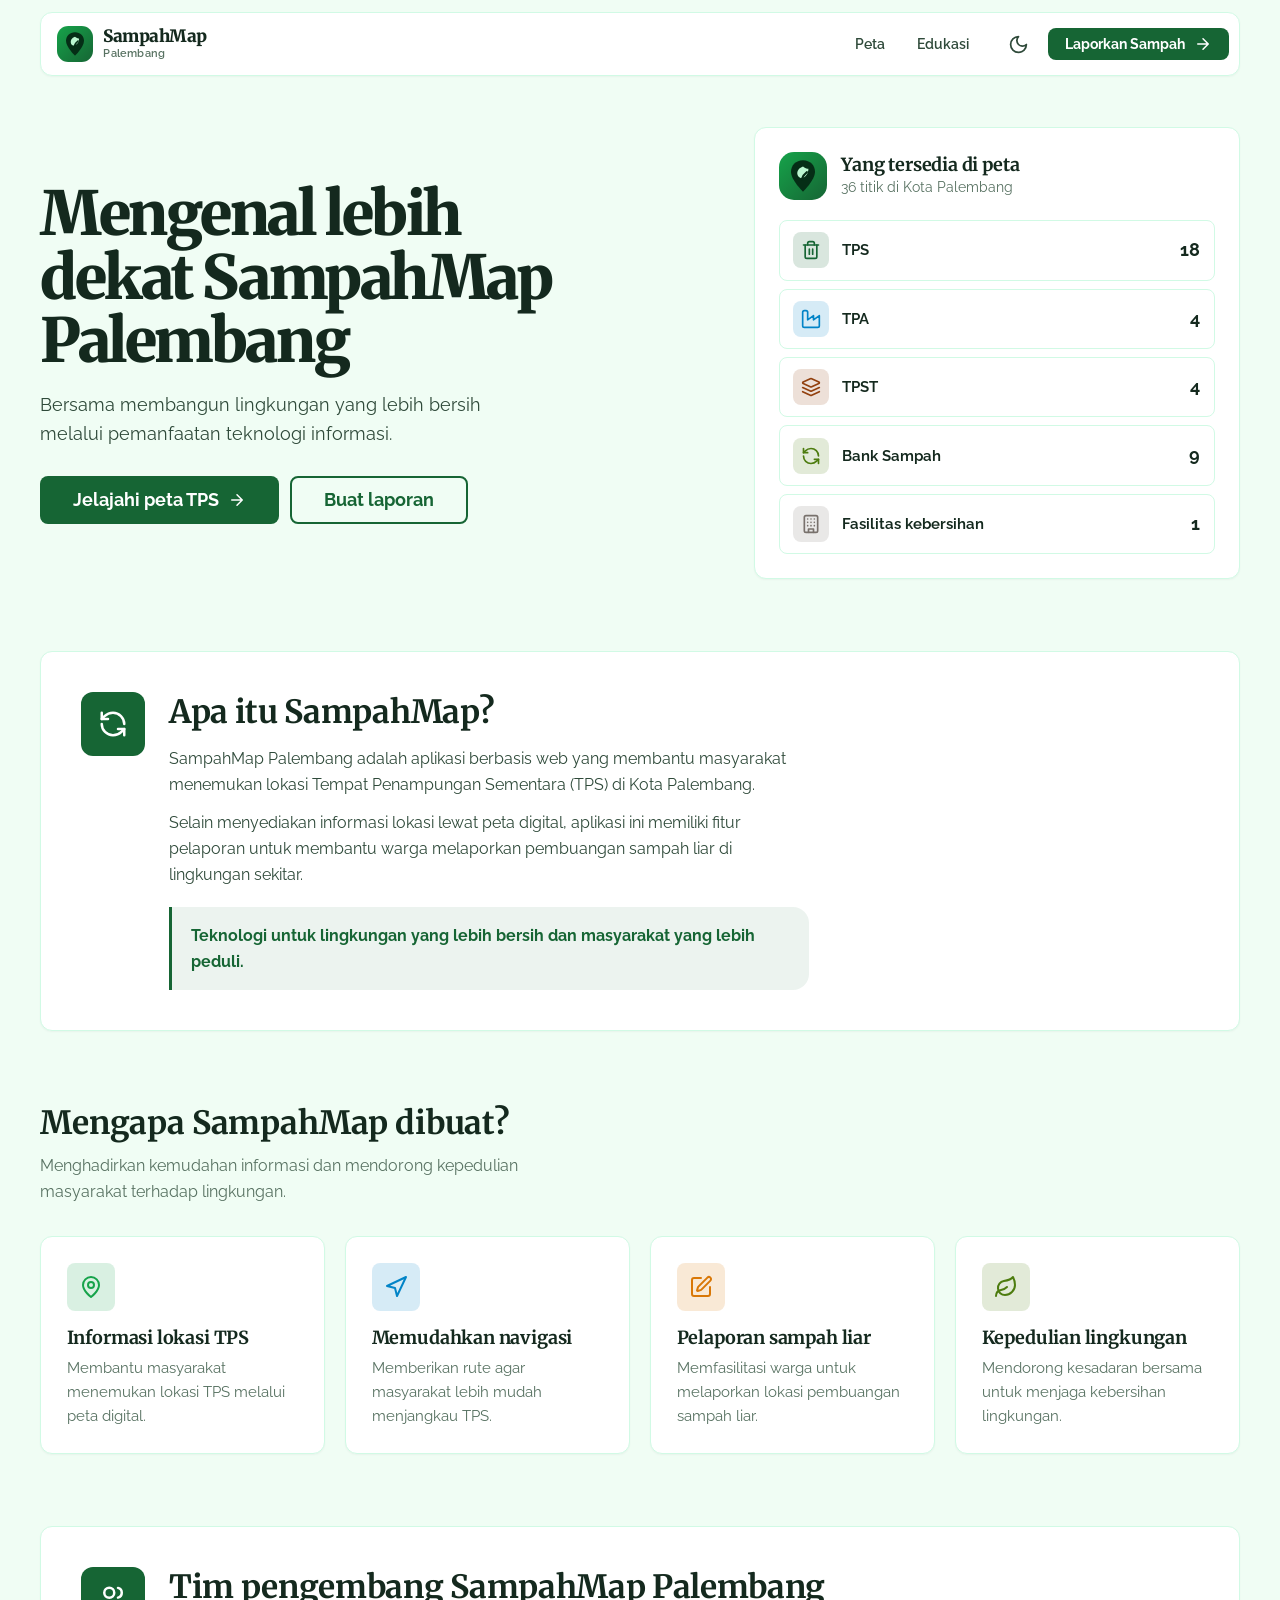
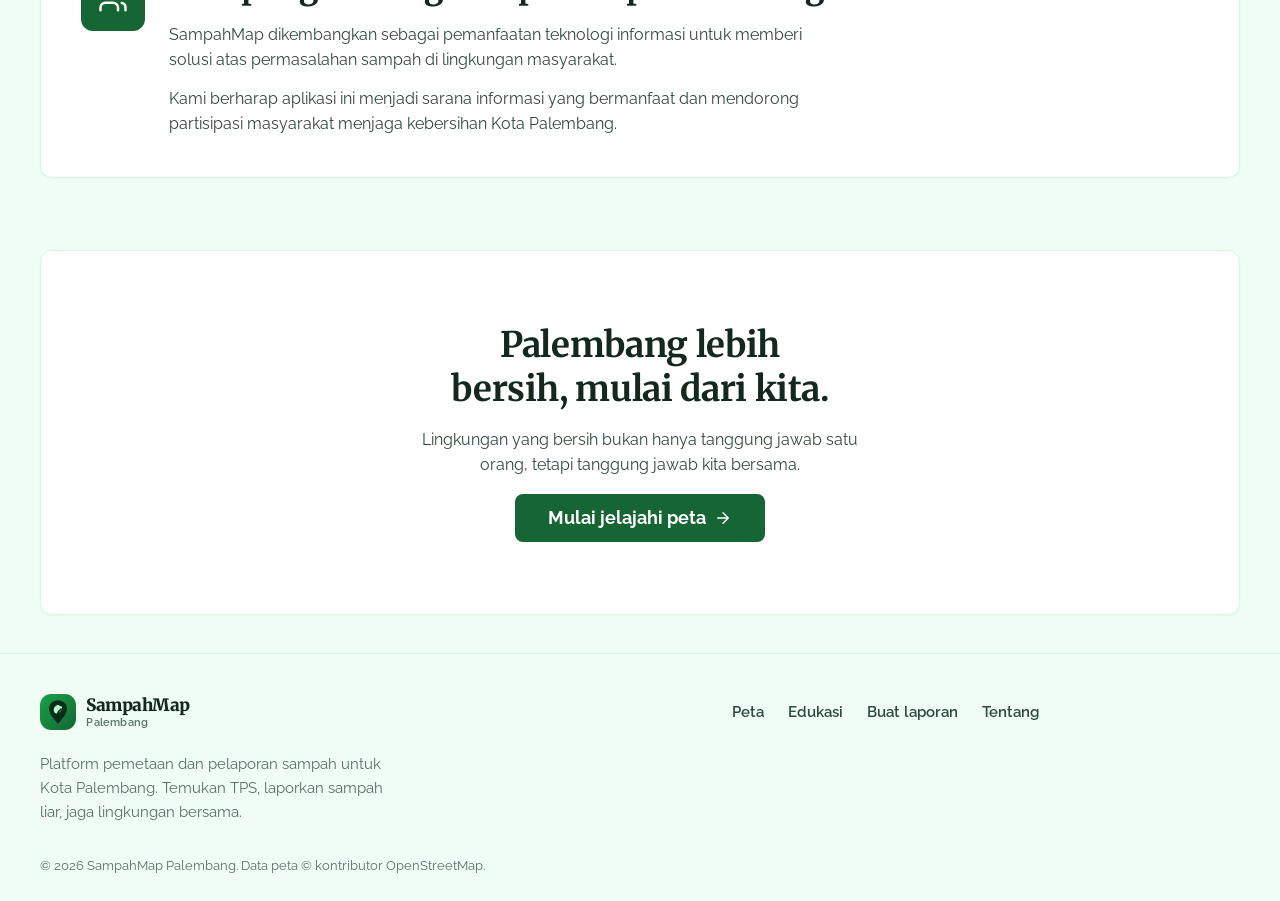
==== commit 1b66e4a5: "Add files via upload" ====
--- a/tentang.html
+++ b/tentang.html
@@ -1,376 +1,229 @@
-<!DOCTYPE html>
-<html lang="id">
-
-<head>
-    <meta charset="UTF-8">
-    <meta name="viewport" content="width=device-width, initial-scale=1.0">
-    <meta name="theme-color" content="#166534">
-
-    <meta name="description"
-        content="Mengenal lebih dekat SampahMap Palembang, aplikasi peta lingkungan dan pelaporan sampah liar.">
-    <title>Tentang Kami | SampahMap Palembang</title>
-
-    <!-- Fonts -->
-    <link rel="preconnect" href="https://fonts.googleapis.com">
-    <link rel="preconnect" href="https://fonts.gstatic.com" crossorigin>
-    <link href="https://fonts.googleapis.com/css2?family=Inter:wght@400;500;600;700;800&display=swap" rel="stylesheet">
-
-    <!-- CSS Global -->
-    <link rel="stylesheet" href="style.css">
-
-    <!-- CSS Halaman Tentang -->
-    <link rel="stylesheet" href="tentang.css">
-    
-    <!-- PWA Setup -->
-    <link rel="manifest" href="manifest.json">
-    <link rel="apple-touch-icon" href="icon.svg">
-    <meta name="apple-mobile-web-app-capable" content="yes">
-    <meta name="apple-mobile-web-app-status-bar-style" content="black-translucent">
-</head>
-
-<body>
-
-    <!-- HEADER / NAVBAR -->
-    <header class="navbar">
-        <a class="brand" href="index.html" aria-label="SampahMap Palembang">
-            <span class="brand-icon">♻</span>
-            <span>
-                SampahMap
-                <small>PALEMBANG</small>
-            </span>
-        </a>
-
-        <div class="navbar-right">
-            
-            <!-- Tombol Install PWA -->
-            <button type="button" id="installAppBtn" class="btn-install" style="display: none;">
-                📲 Install Aplikasi
-            </button>
-
-            <span class="online-label">● Tentang Kami</span>
-            
-            <button type="button" id="menuButton" class="menu-button" aria-label="Buka menu" aria-expanded="false">
-                ☰
-            </button>
-            
-        </div>
-    </header>
-
-    <!-- OVERLAY MENU -->
-    <div id="menuOverlay" class="menu-overlay"></div>
-
-    <!-- MENU SAMPING -->
-    <aside id="sideMenu" class="side-menu" aria-label="Menu tambahan">
-        <div class="side-menu-header">
-            <div>
-                <h3>♻ SampahMap</h3>
-                <small>PALEMBANG</small>
-            </div>
-            <button type="button" id="closeMenuButton" aria-label="Tutup menu">×</button>
-        </div>
-
-        <p class="side-menu-label">NAVIGASI</p>
-
-        <a href="index.html" class="side-menu-link">
-            <span>🗺️</span>
-            <span>Peta TPS</span>
-        </a>
-
-        <a href="laporan.html" class="side-menu-link">
-            <span>📢</span>
-            <span>Laporan</span>
-        </a>
-
-        <a href="tentang.html" class="side-menu-link active">
-            <span>ℹ️</span>
-            <span>Tentang SampahMap</span>
-        </a>
-    </aside>
-
-    <!-- KONTEN UTAMA -->
-    <main class="container">
-
-        <!-- TOMBOL KEMBALI -->
-        <div class="back-container">
-            <button class="back-button" onclick="history.back()">
-                ← Kembali
-            </button>
-        </div>
-
-        <!-- HERO SECTION -->
-        <section class="hero">
-            <div class="hero-content">
-                <span class="eyebrow">♻ PEDULI LINGKUNGAN</span>
-
-                <h1>
-                    Mengenal Lebih Dekat
-                    <span>SampahMap Palembang</span>
-                </h1>
-
-                <p>
-                    Bersama membangun lingkungan yang lebih bersih
-                    melalui pemanfaatan teknologi informasi.
-                </p>
-
-                <a href="index.html" class="hero-button">
-                    Jelajahi Peta TPS
-                    <span>→</span>
-                </a>
-            </div>
-
-            <div class="hero-art">
-                <div class="art-circle"></div>
-
-                <div class="floating-leaf leaf-one">🌿</div>
-                <div class="floating-leaf leaf-two">🍃</div>
-
-                <div class="map-card">
-                    <div class="map-top">
-                        <span class="mini-logo">♻</span>
-                        <div>
-                            <strong>SampahMap</strong>
-                            <small>Palembang</small>
-                        </div>
-                    </div>
-
-                    <div class="map-visual">
-                        <div class="road road-one"></div>
-                        <div class="road road-two"></div>
-                        <div class="map-river"></div>
-                        <div class="map-pin pin-one">📍</div>
-                        <div class="map-pin pin-two">📍</div>
-                        <div class="map-pin pin-three">📍</div>
-                    </div>
-
-                    <div class="map-bottom">
-                        <span>📍</span>
-                        <div>
-                            <strong>Peta Lingkungan</strong>
-                            <small>Palembang, Sumatera Selatan</small>
-                        </div>
-                    </div>
-                </div>
-
-                <div class="green-orb"></div>
-                <div class="art-caption">Palembang Lebih Bersih 🌱</div>
-            </div>
-        </section>
-
-        <!-- INTRO SECTION -->
-        <section class="intro section-card">
-            <div class="intro-visual">
-                <div class="intro-symbol">♻</div>
-                <span class="intro-badge">SMART ENVIRONMENT</span>
-            </div>
-
-            <div class="intro-content">
-                <span class="section-label">TENTANG APLIKASI</span>
-
-                <h2>Apa Itu SampahMap?</h2>
-
-                <p>
-                    SampahMap Palembang merupakan aplikasi berbasis web
-                    yang dirancang untuk membantu masyarakat menemukan
-                    lokasi Tempat Penampungan Sementara (TPS) di wilayah
-                    Kota Palembang.
-                </p>
-
-                <p>
-                    Selain menyediakan informasi lokasi TPS melalui peta
-                    digital, aplikasi ini juga menyediakan fitur pelaporan
-                    untuk membantu masyarakat melaporkan aktivitas
-                    pembuangan sampah liar di lingkungan sekitar.
-                </p>
-
-                <div class="intro-highlight">
-                    <span>💡</span>
-                    <strong>
-                        Teknologi untuk lingkungan yang lebih bersih
-                        dan masyarakat yang lebih peduli.
-                    </strong>
-                </div>
-            </div>
-        </section>
-
-        <!-- TUJUAN SECTION -->
-        <section class="goals">
-            <div class="goals-heading">
-                <span class="section-label">TUJUAN KAMI</span>
-                <h2>Mengapa SampahMap Dibuat?</h2>
-                <p>
-                    Menghadirkan kemudahan informasi dan mendorong
-                    kepedulian masyarakat terhadap lingkungan.
-                </p>
-            </div>
-
-            <div class="goal-grid">
-                <article class="goal-card">
-                    <span class="card-number">01</span>
-                    <div class="goal-icon green">📍</div>
-                    <h3>Informasi Lokasi TPS</h3>
-                    <p>Membantu masyarakat menemukan lokasi TPS melalui peta digital.</p>
-                </article>
-
-                <article class="goal-card">
-                    <span class="card-number">02</span>
-                    <div class="goal-icon blue">🗺️</div>
-                    <h3>Memudahkan Navigasi</h3>
-                    <p>Memberikan informasi lokasi agar masyarakat lebih mudah menemukan TPS.</p>
-                </article>
-
-                <article class="goal-card">
-                    <span class="card-number">03</span>
-                    <div class="goal-icon orange">📢</div>
-                    <h3>Pelaporan Sampah Liar</h3>
-                    <p>Memfasilitasi masyarakat untuk melaporkan lokasi pembuangan sampah liar.</p>
-                </article>
-
-                <article class="goal-card">
-                    <span class="card-number">04</span>
-                    <div class="goal-icon lime">🌱</div>
-                    <h3>Kepedulian Lingkungan</h3>
-                    <p>Mendorong kesadaran bersama untuk menjaga kebersihan lingkungan.</p>
-                </article>
-            </div>
-        </section>
-
-        <!-- TIM SECTION -->
-        <section class="team section-card">
-            <div class="team-illustration">
-                <div class="team-circle">
-                    <span class="team-person person-one">🧑</span>
-                    <span class="team-person person-two">👩</span>
-                    <span class="team-person person-three">🧑</span>
-                </div>
-                <span class="team-leaf">🌿</span>
-            </div>
-
-            <div class="team-content">
-                <span class="section-label">DI BALIK SAMPAHMAP</span>
-
-                <h2>Tim Pengembang SampahMap Palembang</h2>
-
-                <p>
-                    SampahMap dikembangkan sebagai bentuk pemanfaatan
-                    teknologi informasi untuk memberikan solusi terhadap
-                    permasalahan sampah di lingkungan masyarakat.
-                </p>
-
-                <p>
-                    Kami berharap aplikasi ini dapat menjadi salah satu
-                    sarana informasi yang bermanfaat dan mendorong
-                    partisipasi masyarakat dalam menjaga kebersihan
-                    Kota Palembang.
-                </p>
-            </div>
-        </section>
-
-        <!-- CLOSING SECTION -->
-        <section class="closing">
-            <div class="closing-icon">🌳</div>
-
-            <div class="closing-content">
-                <h2>Palembang Lebih Bersih, Mulai dari Kita.</h2>
-                <p>
-                    Lingkungan yang bersih bukan hanya tanggung jawab
-                    satu orang, tetapi tanggung jawab kita bersama.
-                </p>
-
-                <a href="index.html" class="closing-button">
-                    Mulai Jelajahi Peta →
-                </a>
-            </div>
-        </section>
-
-    </main>
-
-    <!-- NAVIGASI BAWAH -->
-    <nav class="bottom-nav" aria-label="Navigasi utama">
-        <a class="nav-item" href="index.html">
-            <span aria-hidden="true">🗺️</span>
-            <small>Peta</small>
-        </a>
-        <a class="nav-item" href="laporan.html">
-            <span aria-hidden="true">📝</span>
-            <small>Laporan</small>
-        </a>
-    </nav>
-    
-    <!-- PWA Script -->
-    <script>
-        // 1. Daftarkan Service Worker
-        if ('serviceWorker' in navigator) {
-            window.addEventListener('load', () => {
-                navigator.serviceWorker.register('sw.js')
-                    .catch(err => console.log('SW gagal:', err));
-            });
-        }
-
-        // 2. Logika Tombol Install
-        let deferredPrompt;
-        const installBtn = document.getElementById('installAppBtn');
-
-        window.addEventListener('beforeinstallprompt', (e) => {
-            // Mencegah pop-up mini browser muncul
-            e.preventDefault();
-            deferredPrompt = e;
-            
-            // Tampilkan tombol install kustom kita
-            if (installBtn) {
-                installBtn.style.display = 'inline-flex';
-            }
-        });
-
-        if (installBtn) {
-            installBtn.addEventListener('click', async () => {
-                if (!deferredPrompt) return;
-                
-                // Tampilkan pop-up install
-                deferredPrompt.prompt();
-                
-                const { outcome } = await deferredPrompt.userChoice;
-                if (outcome === 'accepted') {
-                    installBtn.style.display = 'none'; // Sembunyikan tombol jika sudah di-install
-                }
-                deferredPrompt = null;
-            });
-        }
-
-        // Sembunyikan tombol jika aplikasi sudah di-install
-        window.addEventListener('appinstalled', () => {
-            if (installBtn) installBtn.style.display = 'none';
-        });
-    </script>
-
-    <!-- JAVASCRIPT MENU -->
-    <script>
-        const menuButton = document.getElementById("menuButton");
-        const closeMenuButton = document.getElementById("closeMenuButton");
-        const sideMenu = document.getElementById("sideMenu");
-        const menuOverlay = document.getElementById("menuOverlay");
-
-        function openSideMenu() {
-            sideMenu.classList.add("show");
-            menuOverlay.classList.add("show");
-            menuButton.setAttribute("aria-expanded", "true");
-        }
-
-        function closeSideMenu() {
-            sideMenu.classList.remove("show");
-            menuOverlay.classList.remove("show");
-            menuButton.setAttribute("aria-expanded", "false");
-        }
-
-        menuButton?.addEventListener("click", openSideMenu);
-        closeMenuButton?.addEventListener("click", closeSideMenu);
-        menuOverlay?.addEventListener("click", closeSideMenu);
-
-        document.addEventListener("keydown", function (event) {
-            if (event.key === "Escape") {
-                closeSideMenu();
-            }
-        });
-    </script>
-</body>
-
-</html>+<!DOCTYPE html>
+<html lang="id" data-theme="light">
+
+<head>
+  <meta charset="UTF-8">
+  <meta name="viewport" content="width=device-width, initial-scale=1, viewport-fit=cover">
+  <meta name="theme-color" content="#F0FDF4">
+  <meta name="color-scheme" content="light dark">
+  <meta name="description" content="Mengenal SampahMap Palembang, aplikasi peta lingkungan dan pelaporan sampah liar.">
+  <title>Tentang Kami | SampahMap Palembang</title>
+  <script>(function(){try{var t=localStorage.getItem('sm-theme');if(!t)t=matchMedia('(prefers-color-scheme: dark)').matches?'dark':'light';document.documentElement.setAttribute('data-theme',t)}catch(e){}})()</script>
+
+  <!-- PWA -->
+  <link rel="manifest" href="manifest.json">
+  <link rel="icon" href="icon.svg" type="image/svg+xml">
+  <link rel="apple-touch-icon" href="icon192.jpg">
+  <meta name="apple-mobile-web-app-capable" content="yes">
+  <meta name="mobile-web-app-capable" content="yes">
+  <meta name="apple-mobile-web-app-status-bar-style" content="black-translucent">
+
+  <!-- Font: Plus Jakarta Sans -->
+  <link rel="preconnect" href="https://fonts.googleapis.com">
+  <link rel="preconnect" href="https://fonts.gstatic.com" crossorigin>
+  <link rel="stylesheet" href="https://fonts.googleapis.com/css2?family=Merriweather:wght@700;900&family=Raleway:wght@400;600;700&family=IBM+Plex+Mono:wght@500&display=swap" media="print" onload="this.media='all'">
+  <noscript><link rel="stylesheet" href="https://fonts.googleapis.com/css2?family=Merriweather:wght@700;900&family=Raleway:wght@400;600;700&family=IBM+Plex+Mono:wght@500&display=swap"></noscript>
+
+  <link rel="stylesheet" href="style.css">
+  <link rel="stylesheet" href="tentang.css">
+  <link rel="stylesheet" href="greenearth.css">
+</head>
+<body>
+  <a class="sr-only" href="#main">Lewati ke konten utama</a>
+
+  <!-- NAVBAR -->
+  <header class="navbar">
+    <div class="nav-inner glass">
+      <a class="brand" href="index.html" aria-label="SampahMap Palembang, beranda">
+        <svg class="brand-mark" viewBox="0 0 32 32" aria-hidden="true"><use href="#i-logo"/></svg>
+        <span class="brand-text">SampahMap<small>Palembang</small></span>
+      </a>
+
+      <nav class="nav-links" aria-label="Navigasi utama">
+        <a class="nav-link" href="peta.html">Peta</a>
+        <a class="nav-link" href="edukasi.html">Edukasi</a>
+      </nav>
+
+      <div class="nav-actions">
+        <button type="button" id="installAppBtn" class="btn btn-ghost btn-install" data-install hidden>
+          <svg class="i" aria-hidden="true"><use href="#i-download"/></svg> Install
+        </button>
+        <button type="button" class="icon-btn theme-toggle" data-theme-toggle aria-label="Ganti ke mode gelap" aria-pressed="false">
+          <svg class="i i-moon" aria-hidden="true"><use href="#i-moon"/></svg><svg class="i i-sun" aria-hidden="true"><use href="#i-sun"/></svg>
+        </button>
+        <a class="btn btn-primary btn-sm nav-cta" href="lapor.html">Laporkan Sampah <svg class="i arrow" aria-hidden="true"><use href="#i-arrow"/></svg></a>
+        <button type="button" id="menuButton" class="icon-btn" aria-label="Buka menu" aria-expanded="false" aria-controls="sideMenu">
+          <svg class="i" aria-hidden="true"><use href="#i-menu"/></svg>
+        </button>
+      </div>
+    </div>
+  </header>
+
+  <!-- DRAWER MENU -->
+  <div id="menuOverlay" class="menu-overlay"></div>
+  <aside id="sideMenu" class="side-menu" aria-label="Menu navigasi">
+    <div class="side-menu-header">
+      <a class="brand" href="index.html" aria-label="SampahMap Palembang, beranda">
+        <svg class="brand-mark" viewBox="0 0 32 32" aria-hidden="true"><use href="#i-logo"/></svg>
+        <span class="brand-text">SampahMap<small>Palembang</small></span>
+      </a>
+      <button type="button" id="closeMenuButton" class="icon-btn" aria-label="Tutup menu"><svg class="i" aria-hidden="true"><use href="#i-x"/></svg></button>
+    </div>
+
+    <p class="side-menu-label">Jelajahi</p>
+    <a href="index.html" class="side-menu-link"><svg class="i" aria-hidden="true"><use href="#i-home"/></svg><span>Beranda</span><svg class="i go" aria-hidden="true"><use href="#i-chevron"/></svg></a>
+    <a href="peta.html" class="side-menu-link"><svg class="i" aria-hidden="true"><use href="#i-map"/></svg><span>Peta</span><svg class="i go" aria-hidden="true"><use href="#i-chevron"/></svg></a>
+    <a href="edukasi.html" class="side-menu-link"><svg class="i" aria-hidden="true"><use href="#i-book"/></svg><span>Edukasi</span><svg class="i go" aria-hidden="true"><use href="#i-chevron"/></svg></a>
+
+    <p class="side-menu-label">Informasi</p>
+    <a href="tentang.html" class="side-menu-link active" aria-current="page"><svg class="i" aria-hidden="true"><use href="#i-info"/></svg><span>Tentang SampahMap</span><svg class="i go" aria-hidden="true"><use href="#i-chevron"/></svg></a>
+
+    <div class="side-menu-foot">
+      <button type="button" class="btn btn-ghost btn-block" data-install hidden><svg class="i" aria-hidden="true"><use href="#i-download"/></svg> Install aplikasi</button>
+    </div>
+  </aside>
+
+  <main id="main" class="container">
+
+    <!-- HERO -->
+    <section class="about-hero">
+      <div class="about-copy">
+        <h1>Mengenal lebih dekat SampahMap Palembang</h1>
+        <p>Bersama membangun lingkungan yang lebih bersih melalui pemanfaatan teknologi informasi.</p>
+        <div class="about-actions">
+          <a class="btn btn-primary btn-lg" href="peta.html">Jelajahi peta TPS <svg class="i arrow" aria-hidden="true"><use href="#i-arrow"/></svg></a>
+          <a class="btn btn-ghost btn-lg" href="lapor.html">Buat laporan</a>
+        </div>
+      </div>
+
+      <aside class="about-card glass" aria-labelledby="inventoryTitle">
+        <div class="about-card-head">
+          <svg class="brand-mark" viewBox="0 0 32 32" aria-hidden="true"><use href="#i-logo"/></svg>
+          <div>
+            <h2 id="inventoryTitle">Yang tersedia di peta</h2>
+            <p><span id="aboutTotal">36</span> titik di Kota Palembang</p>
+          </div>
+        </div>
+        <ul class="inventory" id="inventory"></ul>
+      </aside>
+    </section>
+
+    <!-- APA ITU -->
+    <section class="about-intro glass">
+      <div class="about-intro-ico"><svg class="i" aria-hidden="true"><use href="#i-recycle"/></svg></div>
+      <div>
+        <h2>Apa itu SampahMap?</h2>
+        <p>SampahMap Palembang adalah aplikasi berbasis web yang membantu masyarakat menemukan lokasi Tempat Penampungan Sementara (TPS) di Kota Palembang.</p>
+        <p>Selain menyediakan informasi lokasi lewat peta digital, aplikasi ini memiliki fitur pelaporan untuk membantu warga melaporkan pembuangan sampah liar di lingkungan sekitar.</p>
+        <p class="about-quote">Teknologi untuk lingkungan yang lebih bersih dan masyarakat yang lebih peduli.</p>
+      </div>
+    </section>
+
+    <!-- TUJUAN -->
+    <section class="goals" aria-labelledby="goalsTitle">
+      <div class="section-head">
+        <div>
+          <h2 id="goalsTitle">Mengapa SampahMap dibuat?</h2>
+          <p>Menghadirkan kemudahan informasi dan mendorong kepedulian masyarakat terhadap lingkungan.</p>
+        </div>
+      </div>
+      <div class="goal-grid">
+        <article class="goal-card" style="--c:#16A34A">
+          <span class="goal-icon"><svg class="i" aria-hidden="true"><use href="#i-pin"/></svg></span>
+          <h3>Informasi lokasi TPS</h3>
+          <p>Membantu masyarakat menemukan lokasi TPS melalui peta digital.</p>
+        </article>
+        <article class="goal-card" style="--c:#0284C7">
+          <span class="goal-icon"><svg class="i" aria-hidden="true"><use href="#i-locate"/></svg></span>
+          <h3>Memudahkan navigasi</h3>
+          <p>Memberikan rute agar masyarakat lebih mudah menjangkau TPS.</p>
+        </article>
+        <article class="goal-card" style="--c:#D97706">
+          <span class="goal-icon"><svg class="i" aria-hidden="true"><use href="#i-clipboard"/></svg></span>
+          <h3>Pelaporan sampah liar</h3>
+          <p>Memfasilitasi warga untuk melaporkan lokasi pembuangan sampah liar.</p>
+        </article>
+        <article class="goal-card" style="--c:#4D7C0F">
+          <span class="goal-icon"><svg class="i" aria-hidden="true"><use href="#i-leaf"/></svg></span>
+          <h3>Kepedulian lingkungan</h3>
+          <p>Mendorong kesadaran bersama untuk menjaga kebersihan lingkungan.</p>
+        </article>
+      </div>
+    </section>
+
+    <!-- TIM -->
+    <section class="about-team glass">
+      <div class="team-ico"><svg class="i" aria-hidden="true"><use href="#i-users"/></svg></div>
+      <div>
+        <h2>Tim pengembang SampahMap Palembang</h2>
+        <p>SampahMap dikembangkan sebagai pemanfaatan teknologi informasi untuk memberi solusi atas permasalahan sampah di lingkungan masyarakat.</p>
+        <p>Kami berharap aplikasi ini menjadi sarana informasi yang bermanfaat dan mendorong partisipasi masyarakat menjaga kebersihan Kota Palembang.</p>
+      </div>
+    </section>
+
+    <!-- PENUTUP -->
+    <section class="about-closing">
+      <h2>Palembang lebih bersih, mulai dari kita.</h2>
+      <p>Lingkungan yang bersih bukan hanya tanggung jawab satu orang, tetapi tanggung jawab kita bersama.</p>
+      <a class="btn btn-primary btn-lg" href="peta.html">Mulai jelajahi peta <svg class="i arrow" aria-hidden="true"><use href="#i-arrow"/></svg></a>
+    </section>
+
+  </main>
+
+  <!-- FOOTER -->
+  <footer class="footer">
+    <div class="container">
+      <div class="footer-grid">
+        <div>
+          <a class="brand" href="index.html" aria-label="SampahMap Palembang, beranda">
+            <svg class="brand-mark" viewBox="0 0 32 32" aria-hidden="true"><use href="#i-logo"/></svg>
+            <span class="brand-text">SampahMap<small>Palembang</small></span>
+          </a>
+          <p class="footer-blurb">Platform pemetaan dan pelaporan sampah untuk Kota Palembang. Temukan TPS, laporkan sampah liar, jaga lingkungan bersama.</p>
+        </div>
+        <nav class="footer-links" aria-label="Tautan footer">
+          <a href="peta.html">Peta</a>
+          <a href="edukasi.html">Edukasi</a>
+          <a href="lapor.html">Buat laporan</a>
+          <a href="tentang.html">Tentang</a>
+        </nav>
+      </div>
+      <p class="footer-bottom">&copy; <span data-year>2026</span> SampahMap Palembang. Data peta &copy; kontributor OpenStreetMap.</p>
+    </div>
+  </footer>
+
+  <!-- NAVIGASI BAWAH (mobile) -->
+  <nav class="bottom-nav glass" aria-label="Navigasi bawah">
+    <a class="nav-item" href="index.html"><svg class="i" aria-hidden="true"><use href="#i-home"/></svg><small>Beranda</small></a>
+    <a class="nav-item" href="peta.html"><svg class="i" aria-hidden="true"><use href="#i-map"/></svg><small>Peta</small></a>
+    <a class="nav-fab" href="lapor.html" aria-label="Laporkan sampah"><span class="fab-icon"><svg class="i" aria-hidden="true"><use href="#i-plus"/></svg></span><small>Lapor</small></a>
+    <a class="nav-item" href="edukasi.html"><svg class="i" aria-hidden="true"><use href="#i-book"/></svg><small>Edukasi</small></a>
+    <a class="nav-item is-active" href="tentang.html" aria-current="page"><svg class="i" aria-hidden="true"><use href="#i-info"/></svg><small>Tentang</small></a>
+  </nav>
+
+  <script defer src="theme.js"></script>
+  <script defer src="tps-data.js"></script>
+  <script>
+    document.addEventListener("DOMContentLoaded", function () {
+      var list = document.getElementById("inventory");
+      if (!list || typeof tpsLocations === "undefined") return;
+      var cats = {
+        tps: ["TPS", "#166534", "trash"], tpa: ["TPA", "#0284c7", "factory"], tpst: ["TPST", "#92400E", "layers"],
+        banksampah: ["Bank Sampah", "#4D7C0F", "recycle"], fasilitas: ["Fasilitas kebersihan", "#78716C", "building"]
+      };
+      var counts = {}, total = 0;
+      tpsLocations.filter(Boolean).forEach(function (l) { var k = cats[l.type] ? l.type : "tps"; counts[k] = (counts[k] || 0) + 1; total++; });
+      document.getElementById("aboutTotal").textContent = total;
+      Object.keys(cats).forEach(function (k) {
+        var li = document.createElement("li");
+        li.style.setProperty("--c", cats[k][1]);
+        li.innerHTML = '<span class="inv-ico">' + window.SM.iconHTML(cats[k][2]) + '</span><span class="inv-name"></span><strong></strong>';
+        li.querySelector(".inv-name").textContent = cats[k][0];
+        li.querySelector("strong").textContent = counts[k] || 0;
+        list.appendChild(li);
+      });
+    });
+  </script>
+</body>
+
+</html>
--- a/style.css
+++ b/style.css
@@ -1,947 +1,706 @@
-/* =========================================================
-   SampahMap Palembang — Modern Premium UI (Index)
-   Tema: Green Premium (Sinkron dengan halaman Laporan)
-   ========================================================= */
-
-/* =========================================================
-   1. DESIGN TOKENS
-   ========================================================= */
-:root {
-  /* Brand */
-  --green-900: #0b3d24;
-  --green-800: #14532d;
-  --green-700: #166534;
-  --green-600: #16a34a;
-  --green-500: #22c55e;
-  --green-100: #dcfce7;
-  --green-50:  #f0fdf4;
-
-  /* Netral */
-  --bg:        #f6f8f7;
-  --surface:   #ffffff;
-  --border:    #e6ebe8;
-  --text:      #0f172a;
-  --text-soft: #475569;
-  --text-mute: #94a3b8;
-
-  /* Aksen peta */
-  --blue: #2563eb;
-  --red:  #ef4444;
-
-  /* Radius */
-  --r-sm: 10px;
-  --r-md: 14px;
-  --r-lg: 20px;
-  --r-xl: 28px;
-
-  /* Shadow */
-  --shadow-sm: 0 1px 2px rgba(15, 23, 42, .05);
-  --shadow-md: 0 8px 24px rgba(15, 23, 42, .08);
-  --shadow-lg: 0 20px 50px rgba(15, 23, 42, .12);
-  --shadow-green: 0 12px 32px rgba(22, 163, 74, 0.08);
-
-  --font: "Inter", "Segoe UI", system-ui, -apple-system, Roboto, Arial, sans-serif;
-}
-
-/* =========================================================
-   2. RESET & BASE
-   ========================================================= */
-* { box-sizing: border-box; }
-
-html, body {
-  margin: 0;
-  padding: 0;
-  font-family: var(--font);
-  color: var(--text);
-  /* Background Gradient Hijau Mint yang sama dengan Laporan */
-  background: linear-gradient(135deg, #f0fdf4 0%, #dcfce7 100%);
-  background-attachment: fixed;
-  -webkit-font-smoothing: antialiased;
-  line-height: 1.55;
-}
-
-body {
-  padding-bottom: 100px; /* ruang bottom-nav floating */
-}
-
-button, input, textarea, select { font: inherit; }
-
-button {
-  border: 0;
-  border-radius: 12px;
-  padding: 11px 18px;
-  background: linear-gradient(135deg, var(--green-600), var(--green-800));
-  color: #fff;
-  font-weight: 700;
-  cursor: pointer;
-  box-shadow: 0 4px 12px rgba(22, 163, 74, .28);
-  transition: transform .15s ease, box-shadow .2s ease, filter .2s ease;
-}
-button:hover {
-  transform: translateY(-1px);
-  box-shadow: 0 8px 18px rgba(22, 163, 74, .35);
-}
-button:active { transform: translateY(0); }
-button:disabled { opacity: .5; cursor: not-allowed; box-shadow: none; }
-
-a { color: inherit; text-decoration: none; }
-img { max-width: 100%; display: block; }
-
-:focus-visible {
-  outline: 2px solid var(--green-600);
-  outline-offset: 3px;
-  border-radius: 6px;
-}
-
-/* =========================================================
-   3. NAVBAR
-   ========================================================= */
-.navbar {
-  position: sticky;
-  top: 0;
-  z-index: 900;
-  display: flex;
-  align-items: center;
-  justify-content: space-between;
-  gap: 16px;
-  padding: 14px max(5%, calc((100% - 1200px) / 2));
-  background: rgba(255, 255, 255, .85);
-  backdrop-filter: saturate(180%) blur(14px);
-  -webkit-backdrop-filter: saturate(180%) blur(14px);
-  border-bottom: 1px solid #bbf7d0; /* Border hijau muda */
-}
-
-.brand {
-  display: flex;
-  align-items: center;
-  gap: 12px;
-  font-weight: 800;
-  font-size: 1.05rem;
-  letter-spacing: -.01em;
-  color: var(--green-800);
-}
-
-.brand-icon {
-  display: grid;
-  place-items: center;
-  width: 42px;
-  height: 42px;
-  border-radius: 12px;
-  background: linear-gradient(135deg, var(--green-600), var(--green-800));
-  color: #fff;
-  font-size: 1.15rem;
-  box-shadow: 0 8px 20px rgba(22, 163, 74, .35);
-}
-
-.brand small {
-  display: block;
-  font-size: .62rem;
-  letter-spacing: .18em;
-  color: var(--text-soft);
-  font-weight: 600;
-}
-
-.navbar-right {
-  display: flex;
-  align-items: center;
-  gap: 12px;
-}
-
-.online-label {
-  display: inline-flex;
-  align-items: center;
-  gap: 6px;
-  font-size: .78rem;
-  font-weight: 600;
-  color: var(--green-700);
-  background: var(--green-100);
-  padding: 8px 14px;
-  border-radius: 999px;
-  border: 1px solid #bbf7d0;
-}
-
-.menu-button {
-  width: 42px;
-  height: 42px;
-  display: grid;
-  place-items: center;
-  border-radius: 12px;
-  background: var(--surface);
-  border: 1px solid var(--border);
-  color: var(--green-800);
-  font-size: 1.15rem;
-  box-shadow: var(--shadow-sm);
-  transition: .2s;
-}
-.menu-button:hover {
-  background: var(--green-50);
-  border-color: #bbf7d0;
-  transform: translateY(-1px);
-}
-
-/* =========================================================
-   4. SIDE MENU & OVERLAY
-   ========================================================= */
-.menu-overlay {
-  position: fixed;
-  inset: 0;
-  background: rgba(15, 23, 42, .38);
-  backdrop-filter: blur(3px);
-  opacity: 0;
-  visibility: hidden;
-  pointer-events: none;
-  transition: opacity .25s ease, visibility .25s ease;
-  z-index: 2000;
-}
-.menu-overlay.active,
-.menu-overlay.show {
-  opacity: 1;
-  visibility: visible;
-  pointer-events: auto;
-}
-
-.side-menu {
-  position: fixed;
-  top: 0;
-  right: 0;
-  width: min(320px, 88vw);
-  height: 100%;
-  height: 100dvh;
-  background: var(--surface);
-  border-left: 1px solid var(--border);
-  box-shadow: var(--shadow-lg);
-  padding: 22px 20px;
-  transform: translateX(105%);
-  transition: transform .3s cubic-bezier(.4, 0, .2, 1);
-  z-index: 2001;
-}
-.side-menu.active,
-.side-menu.show { transform: translateX(0); }
-
-.side-menu-header {
-  display: flex;
-  align-items: flex-start;
-  justify-content: space-between;
-  padding-bottom: 18px;
-  margin-bottom: 8px;
-  border-bottom: 1px solid var(--border);
-}
-.side-menu-header h3 { margin: 0; font-size: 1.05rem; color: var(--green-800); }
-.side-menu-header small {
-  font-size: .65rem;
-  letter-spacing: .18em;
-  color: var(--text-mute);
-}
-
-.side-menu-header button {
-  width: 36px;
-  height: 36px;
-  border-radius: 10px;
-  background: var(--bg);
-  color: var(--text-soft);
-  font-size: 1.2rem;
-  box-shadow: none;
-  transition: .2s;
-}
-.side-menu-header button:hover {
-  background: #fee2e2;
-  color: #b91c1c;
-  transform: none;
-}
-
-.side-menu-label {
-  margin: 20px 0 10px;
-  font-size: .7rem;
-  letter-spacing: .15em;
-  color: var(--text-mute);
-  font-weight: 700;
-}
-
-.side-menu-link {
-  display: flex;
-  align-items: center;
-  gap: 12px;
-  padding: 12px 14px;
-  border-radius: var(--r-md);
-  font-weight: 600;
-  color: var(--text);
-  transition: .2s;
-}
-.side-menu-link:hover {
-  background: var(--green-50);
-  color: var(--green-800);
-}
-.side-menu-link span:first-child {
-  width: 32px;
-  height: 32px;
-  display: grid;
-  place-items: center;
-  background: var(--green-100);
-  border-radius: 10px;
-  font-weight: 800;
-  color: var(--green-700);
-}
-
-/* =========================================================
-   5. CONTAINER & INTRO
-   ========================================================= */
-.container {
-  max-width: 1200px;
-  width: 90%;
-  margin: 0 auto;
-}
-
-.intro {
-  text-align: center;
-  max-width: 680px;
-  margin: 12px auto 38px;
-  padding: 40px 0 8px;
-}
-
-.eyebrow {
-  display: inline-block;
-  font-size: .72rem;
-  font-weight: 800;
-  letter-spacing: .18em;
-  color: var(--green-700);
-  background: var(--green-100);
-  padding: 6px 14px;
-  border-radius: 999px;
-  border: 1px solid #bbf7d0;
-  margin: 0 0 18px;
-}
-
-.intro h1 {
-  font-size: clamp(1.8rem, 4.6vw, 2.8rem);
-  line-height: 1.15;
-  letter-spacing: -.025em;
-  margin: 0 0 14px;
-  color: var(--green-900);
-}
-
-.description {
-  color: var(--text-soft);
-  font-size: 1rem;
-  max-width: 620px;
-  margin: 0 auto;
-}
-
-/* =========================================================
-   6. MAP SECTION & CARDS (Gaya Laporan)
-   ========================================================= */
-.map-section, .info-card, .route-panel {
-  background: var(--surface);
-  border: 1px solid var(--border);
-  border-top: 6px solid var(--green-600); /* Garis Aksen Hijau Atas */
-  border-radius: var(--r-lg);
-  padding: 24px;
-  box-shadow: var(--shadow-green); /* Shadow Hijau Tipis */
-  margin-bottom: 24px;
-}
-
-.section-heading {
-  display: flex;
-  align-items: center;
-  justify-content: space-between;
-  gap: 12px;
-  flex-wrap: wrap;
-  margin-bottom: 16px;
-}
-.section-heading h2 {
-  margin: 0 0 4px;
-  font-size: 1.35rem;
-  letter-spacing: -.01em;
-  color: var(--green-900);
-}
-.section-heading p {
-  margin: 0;
-  font-size: .9rem;
-  color: var(--text-soft);
-}
-
-.map-badge {
-  font-size: .72rem;
-  font-weight: 700;
-  letter-spacing: .12em;
-  color: var(--green-800);
-  background: linear-gradient(135deg, #dcfce7, #bbf7d0);
-  padding: 8px 14px;
-  border-radius: 999px;
-  white-space: nowrap;
-}
-
-/* Legend */
-.legend {
-  display: flex;
-  flex-wrap: wrap;
-  gap: 16px;
-  padding: 8px 4px 16px;
-  font-size: .82rem;
-  color: var(--text-soft);
-  font-weight: 500;
-}
-.legend span { display: inline-flex; align-items: center; gap: 7px; }
-
-.dot {
-  width: 10px;
-  height: 10px;
-  border-radius: 50%;
-  display: inline-block;
-  box-shadow: 0 0 0 3px rgba(0, 0, 0, .05);
-}
-.dot.green { background: var(--green-600); }
-.dot.blue  { background: var(--blue); }
-.dot.red   { background: var(--red); }
-
-/* =========================================================
-   7. MAP CONTAINER & LEAFLET
-   ========================================================= */
-.map-container {
-  position: relative;
-  width: 100%;
-  border-radius: var(--r-md);
-  overflow: hidden;
-  border: 2px solid #bbf7d0;
-  background: #eef2f0;
-}
-
-#map {
-  position: relative;
-  width: 100%;
-  height: 68vh;
-  min-height: 420px;
-  max-height: 720px;
-  background: #eef2f0;
-  z-index: 1;
-}
-
-/* =========================================================
-   8. MAP SEARCH & RESULTS (Input Mint)
-   ========================================================= */
-.map-search {
-  position: absolute;
-  top: 14px;
-  left: 14px;
-  right: 14px;
-  z-index: 800;
-  display: flex;
-  align-items: center;
-  gap: 8px;
-  width: min(440px, calc(100% - 28px));
-  padding: 8px;
-  background: var(--surface);
-  border-radius: var(--r-md);
-  border: 1px solid #bbf7d0;
-  box-shadow: var(--shadow-md);
-}
-
-.map-search > span { padding-left: 6px; font-size: 1rem; }
-
-.map-search input {
-  flex: 1;
-  min-width: 0;
-  padding: 9px 12px;
-  border: none;
-  outline: none;
-  background: var(--green-50); /* Input warna mint */
-  border-radius: 8px;
-  font-size: 14px;
-  color: var(--text);
-  transition: all 0.25s ease;
-}
-.map-search input:focus {
-  background: var(--surface); /* Putih saat fokus */
-  box-shadow: 0 0 0 3px rgba(22, 163, 74, 0.15);
-}
-.map-search input::placeholder { color: var(--text-mute); }
-
-.map-search button {
-  padding: 10px 16px;
-  border: 0;
-  border-radius: 8px;
-  background: linear-gradient(135deg, var(--green-600), var(--green-800));
-  color: #fff;
-  font-weight: 700;
-  font-size: .85rem;
-  box-shadow: 0 4px 12px rgba(22, 163, 74, .3);
-}
-.map-search button:hover { filter: brightness(1.05); }
-
-/* Daftar hasil pencarian */
-.search-results {
-  display: none;
-  position: absolute;
-  top: calc(100% + 8px);
-  left: 0;
-  right: 0;
-  max-height: 280px;
-  overflow-y: auto;
-  background: var(--surface);
-  border: 1px solid #bbf7d0;
-  border-radius: var(--r-md);
-  box-shadow: var(--shadow-lg);
-}
-.search-results.active,
-.search-results.show { display: block; }
-
-.search-result {
-  display: block;
-  width: 100%;
-  padding: 12px 14px;
-  text-align: left;
-  background: var(--surface);
-  border: none;
-  border-bottom: 1px solid var(--border);
-  border-radius: 0;
-  color: var(--text);
-  font-weight: 400;
-  box-shadow: none;
-}
-.search-result:last-child { border-bottom: 0; }
-.search-result:hover {
-  background: var(--green-50);
-  transform: none;
-  box-shadow: none;
-}
-.search-result strong { display: block; color: var(--green-900); font-weight: 700; }
-.search-result small {
-  display: block;
-  margin-top: 3px;
-  color: var(--text-soft);
-  font-size: 12px;
-}
-
-/* =========================================================
-   9. MAP CONTROLS
-   ========================================================= */
-.map-controls {
-  position: absolute;
-  right: 14px;
-  bottom: 20px;
-  z-index: 700;
-  display: flex;
-  flex-direction: column;
-  gap: 12px;
-}
-
-.map-controls button {
-  display: flex;
-  align-items: center;
-  justify-content: center;
-  width: 48px;
-  height: 48px;
-  border: 2px solid #bbf7d0;
-  border-radius: 50%;
-  background: var(--surface);
-  color: var(--green-800);
-  box-shadow: var(--shadow-md);
-  font-size: 24px;
-  font-weight: 700;
-  padding: 0;
-  transition: transform .15s ease, background .2s;
-}
-.map-controls button:hover {
-  background: var(--green-50);
-  transform: translateY(-1px);
-  box-shadow: var(--shadow-lg);
-}
-.map-controls button:active { transform: scale(.94); }
-
-.map-controls .map-location-control {
-  margin-top: 4px;
-  background: linear-gradient(135deg, var(--green-600), var(--green-800));
-  color: #fff;
-  border-color: transparent;
-  font-size: 20px;
-  box-shadow: 0 8px 20px rgba(22, 163, 74, .4);
-}
-.map-controls .map-location-control:hover {
-  filter: brightness(1.08);
-}
-
-/* =========================================================
-   10. TPS TERDEKAT (Menyatu dengan Tema)
-   ========================================================= */
-.nearest-section {
-  margin-top: 22px;
-  padding: 20px;
-  background: linear-gradient(180deg, var(--green-50), var(--surface));
-  border: 1px dashed #86efac; /* Border hijau putus-putus */
-  border-radius: var(--r-md);
-}
-
-.nearest-section h3 {
-  margin: 0 0 6px;
-  font-size: 1.1rem;
-  color: var(--green-900);
-}
-
-.nearest-section > p {
-  margin: 0 0 14px;
-  font-size: .9rem;
-  color: var(--text-soft);
-}
-
-/* Tombol Khusus Pencarian TPS */
-#findNearestButton {
-  margin: 4px 0 14px;
-  background: linear-gradient(135deg, var(--green-600), var(--green-800));
-  color: #fff;
-  box-shadow: 0 6px 16px rgba(11, 61, 36, .25);
-  border-radius: 10px;
-  padding: 12px 20px;
-  font-weight: 700;
-}
-#findNearestButton:hover {
-  filter: brightness(1.08);
-  transform: translateY(-1px);
-}
-
-/* Daftar Item TPS */
-.nearest-list {
-  display: grid;
-  gap: 10px;
-  margin-top: 12px;
-}
-.nearest-list:empty { display: none; }
-
-.nearest-item {
-  display: block;
-  width: 100%;
-  padding: 14px 16px;
-  text-align: left;
-  background: var(--surface);
-  border: 1px solid var(--border);
-  border-left: 4px solid var(--green-500); /* Aksen hijau di kiri */
-  border-radius: var(--r-sm);
-  color: var(--text);
-  font-weight: 400;
-  box-shadow: var(--shadow-sm);
-  transition: .2s;
-  cursor: pointer;
-}
-.nearest-item:hover {
-  border-color: var(--green-500);
-  border-left-width: 6px;
-  box-shadow: 0 6px 18px rgba(22, 163, 74, .15);
-  transform: translateX(4px);
-}
-.nearest-item strong {
-  display: block;
-  color: var(--green-900);
-  font-weight: 700;
-}
-.nearest-item small {
-  display: block;
-  margin-top: 5px;
-  color: var(--text-soft);
-  font-weight: 400;
-  font-size: .82rem;
-}
-
-.nearest-section.navigation-hidden { display: none !important; }
-
-/* =========================================================
-   11. BOTTOM NAV (Floating Dock)
-   ========================================================= */
-.bottom-nav {
-  position: fixed;
-  left: 50%;
-  bottom: calc(16px + env(safe-area-inset-bottom));
-  transform: translateX(-50%);
-  z-index: 1500;
-  display: flex;
-  justify-content: space-around;
-  align-items: center;
-  gap: 4px;
-  padding: 8px;
-  width: min(360px, calc(100% - 32px));
-  background: rgba(255, 255, 255, .92);
-  backdrop-filter: saturate(180%) blur(16px);
-  -webkit-backdrop-filter: saturate(180%) blur(16px);
-  border: 1px solid #bbf7d0;
-  border-radius: 999px;
-  box-shadow: var(--shadow-lg);
-}
-
-.nav-item {
-  flex: 1;
-  display: flex;
-  flex-direction: column;
-  align-items: center;
-  justify-content: center;
-  gap: 2px;
-  padding: 10px 18px;
-  border-radius: 999px;
-  color: var(--text-soft);
-  font-size: 1.15rem;
-  font-weight: 600;
-  transition: .2s;
-}
-.nav-item small {
-  font-size: .72rem;
-  font-weight: 600;
-}
-.nav-item:hover {
-  background: var(--green-100);
-  color: var(--green-800);
-}
-
-.nav-item.active {
-  background: linear-gradient(135deg, var(--green-600), var(--green-800));
-  color: #fff;
-  box-shadow: 0 8px 20px rgba(22, 163, 74, .35);
-}
-.nav-item.active:hover {
-  color: #fff;
-  filter: brightness(1.05);
-}
-
-/* =========================================================
-   12. RUTE & NAVIGASI
-   ========================================================= */
-.route-panel {
-  display: none;
-  margin-top: 16px;
-  border-top: 6px solid var(--green-600); /* Sinkron dengan kartu lain */
-}
-.route-panel.show { display: block; }
-.route-panel.navigation-focus {
-  padding: 18px;
-  border-radius: var(--r-md);
-}
-
-.route-panel h3 {
-  margin: 0 0 10px;
-  color: var(--green-900);
-  font-size: 1.2rem;
-}
-.route-panel h4 {
-  margin: 20px 0 8px;
-  font-size: .95rem;
-  color: var(--text);
-}
-.route-panel p {
-  line-height: 1.6;
-  color: var(--text-soft);
-}
-
-/* Pilihan rute */
-.route-choices {
-  display: grid;
-  gap: 10px;
-  margin: 16px 0;
-}
-
-.route-choice {
-  display: flex;
-  flex-direction: column;
-  align-items: flex-start;
-  gap: 6px;
-  width: 100%;
-  padding: 14px 16px;
-  border: 2px solid var(--border);
-  border-radius: var(--r-md);
-  background: var(--surface);
-  color: var(--text);
-  text-align: left;
-  font-weight: 400;
-  box-shadow: none;
-  transition: .2s;
-}
-.route-choice:hover {
-  border-color: #86efac;
-  background: var(--green-50);
-  transform: none;
-  box-shadow: none;
-}
-.route-choice.selected {
-  border-color: var(--green-600);
-  background: var(--green-50);
-  box-shadow: 0 4px 12px rgba(22, 163, 74, .12);
-}
-.route-choice strong {
-  font-size: .95rem;
-  color: var(--green-900);
-}
-.route-choice span {
-  font-size: .85rem;
-  color: var(--text-soft);
-}
-
-/* Tombol aksi rute */
-.route-start-button,
-.route-action-button,
-.route-secondary-button,
-.route-stop-button {
-  display: block;
-  width: 100%;
-  margin-top: 10px;
-  padding: 14px 16px;
-  border: none;
-  border-radius: 12px;
-  font-size: .95rem;
-  font-weight: 700;
-  cursor: pointer;
-  transition: .2s;
-}
-
-.route-start-button,
-.route-action-button {
-  background: linear-gradient(135deg, var(--green-600), var(--green-800));
-  color: #fff;
-  box-shadow: 0 6px 16px rgba(22, 163, 74, .28);
-}
-.route-start-button:hover,
-.route-action-button:hover {
-  filter: brightness(1.06);
-  transform: translateY(-1px);
-}
-
-.route-secondary-button {
-  border: 1px solid var(--border);
-  background: var(--surface);
-  color: var(--green-700);
-  box-shadow: var(--shadow-sm);
-}
-.route-secondary-button:hover {
-  background: var(--green-50);
-  border-color: #bbf7d0;
-}
-
-.route-stop-button {
-  background: #fee2e2;
-  color: #b91c1c;
-  box-shadow: none;
-}
-.route-stop-button:hover {
-  background: #fecaca;
-  transform: none;
-  box-shadow: none;
-}
-
-/* Ringkasan navigasi */
-.navigation-summary {
-  padding: 16px;
-  margin: 12px 0;
-  border-radius: var(--r-md);
-  background: linear-gradient(135deg, #dcfce7, #bbf7d0);
-  color: var(--green-900);
-  border: 1px solid #86efac;
-  font-size: 1.05rem;
-  font-weight: 700;
-  line-height: 1.5;
-}
-
-.navigation-stats {
-  display: grid;
-  grid-template-columns: 1fr 1fr;
-  gap: 12px;
-  margin: 12px 0;
-}
-.navigation-stats > div {
-  display: flex;
-  flex-direction: column;
-  gap: 6px;
-  padding: 14px;
-  border: 1px solid var(--border);
-  border-radius: var(--r-md);
-  background: var(--surface);
-  box-shadow: var(--shadow-sm);
-}
-.navigation-stats small {
-  color: var(--text-mute);
-  font-size: .72rem;
-  font-weight: 600;
-  letter-spacing: .04em;
-  text-transform: uppercase;
-}
-.navigation-stats strong {
-  color: var(--green-800);
-  font-size: 1.4rem;
-}
-
-.navigation-instructions {
-  padding-left: 24px;
-}
-.navigation-instructions li {
-  margin-bottom: 12px;
-  padding-left: 4px;
-  line-height: 1.6;
-  color: var(--text-soft);
-}
-
-#navigationStatus {
-  color: var(--text-mute);
-  font-size: .8rem;
-  line-height: 1.5;
-}
-
-/* =========================================================
-   13. MEDIA QUERIES
-   ========================================================= */
-@media (max-width: 640px) {
-  .navbar { padding: 12px 5%; }
-  .brand { font-size: 1rem; }
-  .brand-icon { width: 38px; height: 38px; font-size: 1rem; }
-  .online-label { font-size: .7rem; padding: 6px 10px; }
-
-  .container { width: 94%; }
-  .intro { padding-top: 28px; }
-
-  .map-section { padding: 16px; border-radius: var(--r-md); border-top-width: 4px; }
-
-  .section-heading { align-items: flex-start; }
-  .section-heading h2 { font-size: 1.15rem; }
-
-  #map { height: 68vh; min-height: 420px; }
-
-  .map-search {
-    top: 10px;
-    left: 10px;
-    right: 10px;
-    gap: 6px;
-    padding: 6px;
-  }
-  .map-search input { font-size: 13px; padding: 8px 10px; }
-  .map-search button { padding: 8px 12px; font-size: .8rem; }
-
-  .map-controls { right: 12px; bottom: 18px; gap: 10px; }
-  .map-controls button { width: 46px; height: 46px; font-size: 22px; }
-
-  .route-panel { padding: 16px; border-radius: var(--r-md); }
-  .route-panel h3 { font-size: 1.05rem; }
-}
-
-@media (max-width: 600px) {
-  .online-label { display: none; }
-  .navbar-right { gap: 8px; }
-}
-
-@media (max-width: 480px) {
-  .navigation-summary { font-size: .95rem; }
-  .navigation-stats strong { font-size: 1.2rem; }
-}
-
-/* =========================================================
-   14. LEAFLET TWEAKS
-   ========================================================= */
-.leaflet-control-attribution {
-  font-size: .68rem !important;
-  background: rgba(255, 255, 255, .85) !important;
-  border-radius: 6px 0 0 0;
-  font-family: var(--font) !important;
-}
-.leaflet-popup-content-wrapper {
-  border-radius: 14px !important;
-  box-shadow: 0 12px 32px rgba(22, 163, 74, .15) !important;
-  border-top: 4px solid var(--green-600); /* Popup peta juga diberi aksen hijau */
-}
-.leaflet-popup-content {
-  font-family: var(--font);
-  font-size: .88rem;
-  margin: 14px 16px !important;
-  line-height: 1.5;
-}
-.leaflet-popup-content b { color: var(--green-900); }
-.leaflet-container { font-family: var(--font); }
+/* =========================================================
+   SampahMap Palembang — Design System (global)
+   Eco-futuristic · glass · emerald · dark/light
+   ========================================================= */
+
+/* ---------- 1. TOKENS ---------- */
+/* GreenEarth: hijau hutan, cokelat tanah, biru langit. Flat, berbatas jelas. */
+:root {
+  color-scheme: light;
+
+  --font: "Raleway", system-ui, -apple-system, "Segoe UI", Roboto, sans-serif;
+  --font-head: "Merriweather", Georgia, "Times New Roman", serif;
+  --font-mono: "IBM Plex Mono", ui-monospace, Menlo, Consolas, monospace;
+
+  --bg: #F0FDF4;
+  --card: #ffffff;
+  --card-2: #E6F8EC;
+  --ink: #14291E;
+  --ink-2: #2F4A3A;
+  --muted: #587262;
+  --line: #D1FAE5;
+  --line-strong: #86EFAC;
+
+  --glass: #ffffff;
+  --glass-strong: #ffffff;
+
+  --em: #166534;
+  --em-600: #14532D;
+  --em-ink: #166534;
+  --mint: #166534;
+  --em-soft: rgba(22, 101, 52, 0.08);
+  --on-em: #ffffff;
+
+  --cyan: #0284C7;
+  --cyan-ink: #0369A1;
+  --cyan-soft: rgba(2, 132, 199, 0.10);
+
+  --lime: #16A34A;
+
+  --amber: #D97706;
+  --amber-ink: #92400E;
+  --amber-soft: #FEF3C7;
+
+  --rose: #DC2626;
+  --rose-ink: #991B1B;
+  --rose-soft: #FEE2E2;
+
+  --earth: #92400E;
+  --earth-600: #78350F;
+
+  --slate-soft: rgba(88, 114, 98, 0.12);
+
+  --shadow-sm: 0 1px 2px rgba(0, 0, 0, 0.04);
+  --shadow-md: 0 2px 4px rgba(0, 0, 0, 0.06);
+  --shadow-lg: 0 4px 12px rgba(0, 0, 0, 0.08);
+  --glow: 0 0 0 3px rgba(22, 101, 52, 0.2);
+
+  --r-sm: 4px;
+  --r-md: 8px;
+  --r-lg: 12px;
+  --r-xl: 12px;
+
+  --nav-h: 64px;
+  --ease: cubic-bezier(0.2, 0.7, 0.2, 1);
+  --wrap: 1200px;
+}
+
+:root[data-theme="dark"] {
+  color-scheme: dark;
+
+  --bg: #0B1F14;
+  --card: #12301F;
+  --card-2: #0F2819;
+  --ink: #ECFDF5;
+  --ink-2: #C7E8D3;
+  --muted: #8FB09B;
+  --line: rgba(209, 250, 229, 0.14);
+  --line-strong: rgba(134, 239, 172, 0.32);
+
+  --glass: #12301F;
+  --glass-strong: #12301F;
+
+  --em: #22C55E;
+  --em-600: #16A34A;
+  --em-ink: #86EFAC;
+  --mint: #22C55E;
+  --em-soft: rgba(134, 239, 172, 0.12);
+  --on-em: #052E16;
+
+  --cyan: #38BDF8;
+  --cyan-ink: #7DD3FC;
+  --cyan-soft: rgba(56, 189, 248, 0.14);
+  --amber-ink: #FCD34D;
+  --amber-soft: rgba(217, 119, 6, 0.2);
+  --rose-ink: #FCA5A5;
+  --rose-soft: rgba(220, 38, 38, 0.2);
+  --earth: #B45309;
+  --earth-600: #92400E;
+  --slate-soft: rgba(143, 176, 155, 0.16);
+
+  --shadow-sm: 0 1px 2px rgba(0, 0, 0, 0.3);
+  --shadow-md: 0 2px 4px rgba(0, 0, 0, 0.35);
+  --shadow-lg: 0 4px 12px rgba(0, 0, 0, 0.45);
+  --glow: 0 0 0 3px rgba(34, 197, 94, 0.3);
+}
+
+/* ---------- 2. RESET & BASE ---------- */
+*, *::before, *::after { box-sizing: border-box; }
+
+html {
+  -webkit-text-size-adjust: 100%;
+  scroll-behavior: smooth;
+  scroll-padding-top: calc(var(--nav-h) + 32px);
+}
+
+body {
+  margin: 0;
+  min-height: 100dvh;
+  font-family: var(--font);
+  font-size: 1rem;
+  line-height: 1.65;
+  color: var(--ink);
+  background: var(--bg);
+  -webkit-font-smoothing: antialiased;
+  text-rendering: optimizeLegibility;
+  padding-bottom: calc(96px + env(safe-area-inset-bottom));
+  overflow-x: clip;
+}
+
+h1, h2, h3, h4, p, ul, ol, dl, dd, figure { margin: 0; }
+ul, ol { padding: 0; list-style: none; }
+img, svg { display: block; max-width: 100%; }
+a { color: inherit; }
+button, input, select, textarea { font: inherit; color: inherit; }
+button { cursor: pointer; }
+[hidden] { display: none !important; }
+
+h1, h2, h3, h4 { font-family: var(--font-head); font-weight: 700; letter-spacing: -0.01em; line-height: 1.25; text-wrap: balance; }
+h1 { font-weight: 900; line-height: 1.2; }
+
+:focus-visible {
+  outline: 2px solid var(--cyan);
+  outline-offset: 3px;
+  border-radius: 8px;
+}
+
+.i {
+  width: 1.25em;
+  height: 1.25em;
+  flex: none;
+  fill: none;
+  stroke: currentColor;
+  stroke-width: 2;
+  stroke-linecap: round;
+  stroke-linejoin: round;
+}
+
+.sr-only {
+  position: absolute; width: 1px; height: 1px; padding: 0; margin: -1px;
+  overflow: hidden; clip: rect(0, 0, 0, 0); white-space: nowrap; border: 0;
+}
+
+.no-scroll { overflow: hidden; }
+
+.container {
+  width: min(100% - clamp(32px, 7vw, 64px), var(--wrap));
+  margin-inline: auto;
+}
+
+/* Transisi tema yang mulus (hanya saat tema berganti) */
+.theme-anim *, .theme-anim *::before, .theme-anim *::after {
+  transition: background-color 0.4s ease, border-color 0.4s ease, color 0.4s ease,
+    fill 0.4s ease, stroke 0.4s ease, box-shadow 0.4s ease !important;
+}
+
+/* ---------- 3. GLASS ---------- */
+.glass {
+  background: var(--glass);
+  border: 1px solid var(--line);
+  box-shadow: var(--shadow-sm);
+}
+@supports not ((backdrop-filter: blur(1px)) or (-webkit-backdrop-filter: blur(1px))) {
+  .glass { background: var(--glass-strong); }
+}
+
+/* ---------- 4. BUTTONS ---------- */
+.btn {
+  display: inline-flex;
+  align-items: center;
+  justify-content: center;
+  gap: 0.55rem;
+  min-height: 46px;
+  padding: 0 1.35rem;
+  border: 1px solid transparent;
+  border-radius: 8px;
+  font-size: 0.9375rem;
+  font-weight: 700;
+  line-height: 1;
+  text-decoration: none;
+  white-space: nowrap;
+  cursor: pointer;
+  transition: transform 0.28s var(--ease), box-shadow 0.28s var(--ease),
+    background-color 0.25s, border-color 0.25s, color 0.25s;
+}
+.btn .i { width: 18px; height: 18px; transition: transform 0.28s var(--ease); }
+.btn:hover .arrow { transform: translateX(4px); }
+.btn:hover .arrow-up { transform: translate(2px, -2px); }
+.btn:active { transform: scale(0.97); }
+.btn:disabled, .btn[aria-disabled="true"] { opacity: 0.55; cursor: not-allowed; transform: none; }
+
+.btn-primary {
+  background: var(--em);
+  color: var(--on-em);
+  box-shadow: none;
+}
+.btn-primary:hover:not(:disabled) {
+  transform: translateY(-2px);
+  box-shadow: none;
+}
+.btn-ghost {
+  background: transparent;
+  border-color: var(--line-strong);
+  color: var(--ink);
+}
+.btn-ghost:hover:not(:disabled) {
+  background: var(--em-soft);
+  border-color: var(--line-strong);
+  transform: translateY(-2px);
+}
+.btn-glass {
+  background: var(--glass);
+  border-color: var(--line);
+  color: var(--ink);
+}
+.btn-glass:hover:not(:disabled) { border-color: var(--line-strong); transform: translateY(-2px); }
+.btn-danger { background: var(--rose-soft); color: var(--rose-ink); border-color: rgba(220, 38, 38, 0.3); }
+.btn-danger:hover:not(:disabled) { background: #B91C1C; }
+.btn-sm { min-height: 38px; padding: 0 1rem; font-size: 0.8125rem; }
+.btn-lg { min-height: 54px; padding: 0 1.75rem; font-size: 1rem; }
+.btn-block { width: 100%; }
+.btn-icon { width: 44px; min-height: 44px; padding: 0; }
+.btn-icon .i { width: 20px; height: 20px; }
+
+/* ---------- 5. BADGES & CHIPS ---------- */
+.badge {
+  display: inline-flex;
+  align-items: center;
+  gap: 0.4rem;
+  padding: 0.32rem 0.7rem;
+  border-radius: 8px;
+  border: 1px solid var(--b-bd, var(--line));
+  background: var(--b-bg, var(--slate-soft));
+  color: var(--b-fg, var(--ink-2));
+  font-size: 0.75rem;
+  font-weight: 700;
+  line-height: 1;
+  white-space: nowrap;
+}
+.badge::before {
+  content: "";
+  width: 6px; height: 6px;
+  border-radius: 50%;
+  background: var(--b-dot, currentColor);
+}
+.badge--plain::before { display: none; }
+.badge--menunggu { --b-bg: var(--amber-soft); --b-fg: var(--amber-ink); --b-bd: rgba(217, 119, 6, 0.35); }
+.badge--diproses { --b-bg: var(--cyan-soft); --b-fg: var(--cyan-ink); --b-bd: rgba(2, 132, 199, 0.35); }
+.badge--selesai { --b-bg: var(--em-soft); --b-fg: var(--em-ink); --b-bd: var(--line-strong); }
+.badge--tinggi { --b-bg: var(--rose-soft); --b-fg: var(--rose-ink); --b-bd: rgba(220, 38, 38, 0.3); }
+.badge--sedang { --b-bg: var(--amber-soft); --b-fg: var(--amber-ink); --b-bd: rgba(217, 119, 6, 0.35); }
+.badge--rendah { --b-bg: var(--slate-soft); --b-fg: var(--ink-2); --b-bd: var(--line); }
+.badge--solid {
+  background: var(--glass-strong);
+}
+
+.chip {
+  display: inline-flex;
+  align-items: center;
+  gap: 0.5rem;
+  min-height: 40px;
+  padding: 0 0.95rem;
+  border: 1px solid var(--line-strong);
+  border-radius: 8px;
+  background: var(--glass);
+  color: var(--ink-2);
+  font-size: 0.8125rem;
+  font-weight: 650;
+  white-space: nowrap;
+  transition: transform 0.25s var(--ease), border-color 0.25s, background-color 0.25s, color 0.25s, opacity 0.25s;
+}
+.chip:hover { transform: translateY(-2px); border-color: var(--line-strong); }
+.chip .dot {
+  width: 10px; height: 10px;
+  border-radius: 50%;
+  background: var(--c, var(--em));
+  box-shadow: 0 0 0 3px color-mix(in srgb, var(--c, var(--em)) 22%, transparent);
+  transition: background-color 0.25s, box-shadow 0.25s;
+}
+.chip .count { color: var(--muted); font-weight: 600; font-variant-numeric: tabular-nums; }
+.chip[aria-pressed="false"] { color: var(--muted); }
+.chip[aria-pressed="false"] .dot { background: transparent; box-shadow: inset 0 0 0 2px var(--c, var(--em)); }
+.chip[aria-pressed="true"].chip-solid {
+  background: var(--em-soft);
+  border-color: var(--line-strong);
+  color: var(--em-ink);
+}
+
+/* ---------- 6. NAVBAR ---------- */
+.navbar {
+  position: sticky;
+  top: 0;
+  z-index: 1000;
+  padding: 12px clamp(12px, 3vw, 24px) 0;
+  pointer-events: none;
+}
+.nav-inner {
+  pointer-events: auto;
+  display: flex;
+  align-items: center;
+  gap: 0.75rem;
+  max-width: var(--wrap);
+  height: var(--nav-h);
+  margin-inline: auto;
+  padding: 0 10px 0 16px;
+  border-radius: 12px;
+  box-shadow: var(--shadow-md);
+}
+
+.brand {
+  display: inline-flex;
+  align-items: center;
+  gap: 0.65rem;
+  text-decoration: none;
+  margin-right: auto;
+}
+.brand-mark { width: 36px; height: 36px; transition: transform 0.5s var(--ease); }
+.brand:hover .brand-mark { transform: rotate(-8deg) scale(1.06); }
+.brand-text {
+  display: flex;
+  flex-direction: column;
+  font-size: 1.0625rem;
+  font-weight: 800;
+  letter-spacing: -0.03em;
+  line-height: 1.05;
+}
+.brand-text small {
+  margin-top: 2px;
+  font-size: 0.6875rem;
+  font-weight: 600;
+  letter-spacing: 0.02em;
+  color: var(--muted);
+}
+
+.nav-links { display: none; align-items: center; gap: 2px; }
+.nav-link {
+  position: relative;
+  display: inline-flex;
+  align-items: center;
+  gap: 0.45rem;
+  padding: 0.55rem 0.95rem;
+  border-radius: 8px;
+  font-size: 0.9rem;
+  font-weight: 650;
+  color: var(--ink-2);
+  text-decoration: none;
+  transition: background-color 0.25s, color 0.25s;
+}
+.nav-link:hover { background: var(--em-soft); color: var(--ink); }
+.nav-link.is-active, .nav-link[aria-current="page"] { background: var(--em-soft); color: var(--em-ink); }
+
+.nav-actions { display: flex; align-items: center; gap: 0.5rem; }
+.nav-cta { display: none; }
+
+.icon-btn {
+  display: inline-grid;
+  place-items: center;
+  width: 44px; height: 44px;
+  border: 1px solid transparent;
+  border-radius: 8px;
+  background: transparent;
+  color: var(--ink-2);
+  transition: background-color 0.25s, color 0.25s, transform 0.25s var(--ease);
+}
+.icon-btn:hover { background: var(--em-soft); color: var(--ink); }
+.icon-btn:active { transform: scale(0.92); }
+.icon-btn .i { width: 21px; height: 21px; }
+
+/* Ikon matahari/bulan saling bertukar */
+.theme-toggle { position: relative; overflow: hidden; }
+.theme-toggle .i { position: absolute; transition: transform 0.5s var(--ease), opacity 0.3s; }
+.theme-toggle .i-sun { transform: translateY(150%) rotate(-60deg); opacity: 0; }
+:root[data-theme="dark"] .theme-toggle .i-sun { transform: none; opacity: 1; }
+:root[data-theme="dark"] .theme-toggle .i-moon { transform: translateY(-150%) rotate(60deg); opacity: 0; }
+
+.btn-install { min-height: 40px; padding: 0 1rem; font-size: 0.8125rem; }
+
+@media (min-width: 960px) {
+  .nav-links { display: flex; }
+  .nav-cta { display: inline-flex; }
+  #menuButton { display: none; }
+}
+
+/* ---------- 7. DRAWER ---------- */
+.menu-overlay {
+  position: fixed;
+  inset: 0;
+  z-index: 1290;
+  background: rgba(11, 31, 20, 0.55);
+  opacity: 0;
+  pointer-events: none;
+  transition: opacity 0.35s ease;
+}
+.menu-overlay.show { opacity: 1; pointer-events: auto; }
+
+.side-menu {
+  position: fixed;
+  top: 10px; right: 10px; bottom: 10px;
+  z-index: 1300;
+  display: flex;
+  flex-direction: column;
+  gap: 0.25rem;
+  width: min(88vw, 360px);
+  padding: 18px;
+  border-radius: 12px;
+  background: var(--glass-strong);
+  border: 1px solid var(--line);
+  box-shadow: var(--shadow-lg);
+  transform: translateX(calc(100% + 24px));
+  visibility: hidden;
+  transition: transform 0.45s var(--ease), visibility 0s linear 0.45s;
+  overflow-y: auto;
+}
+.side-menu.show { transform: none; visibility: visible; transition: transform 0.45s var(--ease), visibility 0s; }
+
+.side-menu-header {
+  display: flex;
+  align-items: center;
+  justify-content: space-between;
+  margin-bottom: 0.75rem;
+}
+.side-menu-label {
+  margin: 1rem 0 0.4rem 0.5rem;
+  font-size: 0.75rem;
+  font-weight: 700;
+  color: var(--muted);
+}
+.side-menu-link {
+  display: flex;
+  align-items: center;
+  gap: 0.85rem;
+  padding: 0.85rem 0.9rem;
+  border-radius: 8px;
+  font-weight: 650;
+  text-decoration: none;
+  color: var(--ink);
+  transition: background-color 0.25s, transform 0.25s var(--ease);
+}
+.side-menu-link .i { color: var(--em-ink); }
+.side-menu-link .go { margin-left: auto; color: var(--muted); width: 1em; height: 1em; }
+.side-menu-link:hover { background: var(--em-soft); transform: translateX(4px); }
+.side-menu-link.active, .side-menu-link.is-active { background: var(--em-soft); color: var(--em-ink); }
+.side-menu-foot { margin-top: auto; display: grid; gap: 0.6rem; padding-top: 1rem; }
+
+/* ---------- 8. BOTTOM NAV (mobile) ---------- */
+.bottom-nav {
+  position: fixed;
+  left: 50%;
+  bottom: calc(12px + env(safe-area-inset-bottom));
+  z-index: 1100;
+  display: grid;
+  grid-template-columns: repeat(5, 1fr);
+  align-items: end;
+  width: min(100% - 24px, 440px);
+  height: 64px;
+  padding: 0 6px;
+  transform: translateX(-50%);
+  border-radius: 12px;
+  box-shadow: var(--shadow-lg);
+}
+.nav-item {
+  display: flex;
+  flex-direction: column;
+  align-items: center;
+  justify-content: center;
+  gap: 3px;
+  height: 100%;
+  border-radius: 8px;
+  font-size: 0.6875rem;
+  font-weight: 650;
+  color: var(--muted);
+  text-decoration: none;
+  transition: color 0.25s, transform 0.25s var(--ease);
+}
+.nav-item .i { width: 22px; height: 22px; }
+.nav-item small { font-size: inherit; }
+.nav-item:hover { color: var(--ink); }
+.nav-item.active, .nav-item.is-active { color: var(--em-ink); }
+.nav-item.active .i, .nav-item.is-active .i { transform: translateY(-1px) scale(1.08); }
+.nav-fab {
+  position: relative;
+  justify-self: center;
+  align-self: end;
+  display: flex;
+  flex-direction: column;
+  align-items: center;
+  justify-content: flex-end;
+  gap: 3px;
+  height: 64px;
+  box-sizing: border-box;
+  padding-bottom: 13px;
+  font-size: 0.6875rem;
+  font-weight: 750;
+  color: var(--em-ink);
+  text-decoration: none;
+}
+.nav-fab small { font-size: inherit; line-height: 1.2; }
+.fab-icon {
+  display: grid;
+  place-items: center;
+  flex: none;
+  width: 52px; height: 52px;
+  border-radius: 8px;
+  background: var(--em);
+  color: var(--on-em);
+  box-shadow: 0 0 0 5px var(--bg);
+  transition: transform 0.3s var(--ease);
+}
+.nav-fab .i { width: 26px; height: 26px; }
+.nav-fab:hover .fab-icon { transform: translateY(-3px) rotate(-4deg); }
+.nav-fab:active .fab-icon { transform: scale(0.94); }
+
+@media (min-width: 960px) {
+  .bottom-nav { display: none; }
+  body { padding-bottom: 0; }
+}
+
+/* ---------- 9. SECTION UTIL ---------- */
+.section { padding-block: clamp(2.75rem, 6vw, 5.5rem); }
+.section-head {
+  display: flex;
+  flex-wrap: wrap;
+  align-items: flex-end;
+  justify-content: space-between;
+  gap: 1rem 2rem;
+  margin-bottom: clamp(1.25rem, 3vw, 2rem);
+}
+.section-head h2 { font-size: clamp(1.65rem, 3.4vw, 2.5rem); }
+.section-head p { margin-top: 0.6rem; max-width: 54ch; color: var(--muted); }
+
+.skel {
+  background: linear-gradient(100deg, var(--card-2) 30%, var(--line) 50%, var(--card-2) 70%);
+  background-size: 220% 100%;
+  animation: shimmer 1.4s linear infinite;
+  border-radius: 8px;
+}
+@keyframes shimmer { to { background-position: -220% 0; } }
+
+/* ---------- 10. FOOTER ---------- */
+.footer {
+  margin-top: clamp(1rem, 3vw, 3rem);
+  padding-block: 2.5rem 1.5rem;
+  border-top: 1px solid var(--line);
+}
+.footer-grid {
+  display: grid;
+  gap: 2rem;
+  grid-template-columns: 1fr;
+}
+.footer-blurb { margin-top: 0.9rem; max-width: 40ch; color: var(--muted); font-size: 0.9375rem; }
+.footer-links { display: flex; flex-wrap: wrap; gap: 0.25rem 1.5rem; }
+.footer-links a { padding: 0.35rem 0; color: var(--ink-2); font-weight: 600; font-size: 0.9375rem; text-decoration: none; }
+.footer-links a:hover { color: var(--em-ink); text-decoration: underline; text-underline-offset: 4px; }
+.footer-bottom { margin-top: 2rem; color: var(--muted); font-size: 0.8125rem; }
+@media (min-width: 760px) { .footer-grid { grid-template-columns: 1.3fr 1fr; align-items: start; } }
+
+/* ---------- 11. LEAFLET (tema SampahMap) ---------- */
+.leaflet-container { font-family: var(--font); z-index: 0; background: var(--card-2); }
+
+.leaflet-popup-content-wrapper {
+  padding: 0;
+  border-radius: 8px;
+  background: var(--glass-strong);
+  color: var(--ink);
+  border: 1px solid var(--line);
+  box-shadow: var(--shadow-lg);
+}
+.leaflet-popup-content { margin: 0; font-size: 0.875rem; line-height: 1.5; }
+.leaflet-popup-tip { background: var(--glass-strong); border: 1px solid var(--line); box-shadow: none; }
+.leaflet-container a.leaflet-popup-close-button {
+  top: 10px; right: 10px;
+  width: 28px; height: 28px;
+  display: grid; place-items: center;
+  padding: 0;
+  border-radius: 50%;
+  font-size: 18px;
+  color: var(--muted);
+  transition: background-color 0.2s, color 0.2s;
+}
+.leaflet-container a.leaflet-popup-close-button:hover { background: var(--em-soft); color: var(--ink); }
+
+.leaflet-tooltip {
+  padding: 6px 10px;
+  border: 1px solid var(--line);
+  border-radius: 8px;
+  background: var(--glass-strong);
+  color: var(--ink);
+  font-weight: 650;
+  box-shadow: var(--shadow-md);
+}
+.leaflet-tooltip::before { display: none; }
+
+.leaflet-control-attribution {
+  margin: 0 8px 8px 0 !important;
+  padding: 2px 8px !important;
+  border-radius: 8px;
+  background: var(--glass) !important;
+  color: var(--muted) !important;
+  font-size: 10px !important;
+}
+.leaflet-control-attribution a { color: var(--em-ink) !important; }
+
+.pop { padding: 16px 18px 16px; min-width: 230px; }
+.pop .badge { margin-bottom: 0.65rem; }
+.pop h4 { margin: 0 24px 0.3rem 0; font-size: 1rem; line-height: 1.25; }
+.pop p { margin: 0; color: var(--muted); font-size: 0.8125rem; }
+.pop-meta { display: flex; align-items: center; gap: 0.4rem; margin-top: 0.5rem; color: var(--ink-2); font-size: 0.8125rem; font-weight: 600; }
+.pop-actions { display: grid; gap: 0.5rem; margin-top: 0.9rem; }
+
+/* Pin fasilitas */
+.sm-pin-wrap { background: none; border: 0; }
+.sm-pin { position: relative; width: 34px; height: 34px; }
+.sm-pin-body {
+  position: absolute; inset: 0;
+  display: grid; place-items: center;
+  border-radius: 50% 50% 50% 0;
+  background: var(--c);
+  border: 2.5px solid #fff;
+  box-shadow: 0 8px 18px -4px color-mix(in srgb, var(--c) 70%, #000);
+  transform: rotate(-45deg);
+  transition: transform 0.3s var(--ease), box-shadow 0.3s;
+}
+.sm-pin-body .i { width: 16px; height: 16px; color: #fff; transform: rotate(45deg); stroke-width: 2.2; }
+.sm-pin-shadow {
+  position: absolute; left: 50%; bottom: -8px;
+  width: 16px; height: 6px;
+  margin-left: -8px;
+  border-radius: 50%;
+  background: rgba(0, 0, 0, 0.28);
+  filter: blur(2px);
+  transition: transform 0.3s var(--ease), opacity 0.3s;
+}
+.sm-pin-wrap:hover .sm-pin-body, .sm-pin-wrap.is-active .sm-pin-body {
+  transform: rotate(-45deg) scale(1.16) translate(3px, -3px);
+  box-shadow: 0 14px 24px -4px color-mix(in srgb, var(--c) 80%, #000);
+}
+.sm-pin-wrap:hover .sm-pin-shadow { transform: scale(0.7); opacity: 0.6; }
+
+/* Penanda laporan warga */
+.sm-rpt-wrap { background: none; border: 0; }
+.sm-rpt { position: relative; width: 30px; height: 30px; }
+.sm-rpt-dot {
+  position: absolute; inset: 0;
+  display: grid; place-items: center;
+  border-radius: 50%;
+  background: var(--c);
+  border: 2.5px solid #fff;
+  color: #fff;
+  box-shadow: 0 8px 16px -4px color-mix(in srgb, var(--c) 70%, #000);
+  transition: transform 0.3s var(--ease);
+}
+.sm-rpt-dot .i { width: 14px; height: 14px; stroke-width: 2.6; }
+.sm-rpt-wrap:hover .sm-rpt-dot { transform: scale(1.2); }
+.sm-rpt.pulse::before {
+  content: "";
+  position: absolute; inset: -2px;
+  border-radius: 50%;
+  background: var(--c);
+  opacity: 0.5;
+  animation: ping 2s cubic-bezier(0, 0, 0.2, 1) infinite;
+}
+@keyframes ping { 0% { transform: scale(1); opacity: 0.55; } 80%, 100% { transform: scale(2.3); opacity: 0; } }
+
+/* Posisi pengguna */
+.sm-me-wrap { background: none; border: 0; }
+.sm-me {
+  position: relative; width: 20px; height: 20px;
+  border-radius: 50%;
+  background: var(--cyan);
+  border: 3px solid #fff;
+  box-shadow: 0 4px 14px rgba(2, 132, 199, 0.6);
+}
+.sm-me::before {
+  content: ""; position: absolute; inset: -3px; border-radius: 50%;
+  background: var(--cyan); opacity: 0.5;
+  animation: ping 2.2s cubic-bezier(0, 0, 0.2, 1) infinite;
+}
+
+/* ---------- 12. REDUCED MOTION ---------- */
+@media (prefers-reduced-motion: reduce) {
+  html { scroll-behavior: auto; }
+  *, *::before, *::after {
+    animation-duration: 0.001ms !important;
+    animation-iteration-count: 1 !important;
+    transition-duration: 0.001ms !important;
+  }
+}
--- a/tentang.css
+++ b/tentang.css
@@ -1,559 +1,102 @@
-/* =========================================================
-   HALAMAN TENTANG — GREEN PREMIUM THEME
-   ========================================================= */
-
-/* 1. Penyesuaian Container */
-.container {
-  padding-bottom: 100px; /* Ruang untuk floating bottom nav */
-}
-
-/* 2. Tombol Kembali (Back Button) */
-.back-container {
-  margin: 24px 0 10px;
-  display: flex;
-  justify-content: flex-start;
-}
-
-.back-button {
-  display: inline-flex;
-  align-items: center;
-  gap: 8px;
-  padding: 10px 18px;
-  border: 1px solid var(--border);
-  border-radius: var(--r-sm);
-  background: var(--surface);
-  color: var(--green-800);
-  font-size: 0.9rem;
-  font-weight: 600;
-  cursor: pointer;
-  box-shadow: var(--shadow-sm);
-  transition: 0.2s ease;
-}
-
-.back-button:hover {
-  background: var(--green-50);
-  border-color: #bbf7d0;
-  transform: translateX(-4px);
-  box-shadow: var(--shadow-md);
-}
-
-/* =========================================================
-   3. HERO SECTION
-   ========================================================= */
-.hero {
-  min-height: 510px;
-  display: grid;
-  grid-template-columns: 1fr 1fr;
-  align-items: center;
-  gap: 45px;
-  padding: 40px 0 60px;
-}
-
-.eyebrow, .section-label {
-  display: inline-block;
-  color: var(--green-700);
-  background: var(--green-100);
-  padding: 6px 14px;
-  border-radius: 999px;
-  font-size: 0.72rem;
-  font-weight: 800;
-  letter-spacing: 0.15em;
-  border: 1px solid #bbf7d0;
-}
-
-.hero h1 {
-  margin: 18px 0;
-  font-size: clamp(2rem, 4.5vw, 3rem);
-  line-height: 1.15;
-  letter-spacing: -0.02em;
-  color: var(--green-900);
-}
-
-.hero h1 span {
-  display: block;
-  color: var(--green-600);
-}
-
-.hero-content p {
-  max-width: 480px;
-  color: var(--text-soft);
-  font-size: 1rem;
-  line-height: 1.7;
-  margin-bottom: 24px;
-}
-
-.hero-button {
-  display: inline-flex;
-  align-items: center;
-  gap: 12px;
-  padding: 14px 24px;
-  border-radius: var(--r-md);
-  background: linear-gradient(135deg, var(--green-600), var(--green-800));
-  color: #fff;
-  text-decoration: none;
-  font-size: 0.95rem;
-  font-weight: 700;
-  box-shadow: 0 8px 20px rgba(22, 163, 74, 0.3);
-  transition: 0.3s ease;
-}
-
-.hero-button:hover {
-  filter: brightness(1.08);
-  transform: translateY(-2px);
-  box-shadow: 0 12px 24px rgba(22, 163, 74, 0.4);
-}
-
-/* =========================================================
-   4. HERO ART (Ilustrasi Peta)
-   ========================================================= */
-.hero-art {
-  position: relative;
-  min-height: 380px;
-  display: flex;
-  align-items: center;
-  justify-content: center;
-}
-
-.art-circle {
-  position: absolute;
-  width: 340px;
-  height: 340px;
-  border-radius: 50%;
-  background: linear-gradient(135deg, #dcfce7 0%, #f0fdf4 100%);
-  box-shadow: inset 0 0 40px rgba(22, 163, 74, 0.05);
-}
-
-.map-card {
-  position: relative;
-  width: 310px;
-  background: var(--surface);
-  border-radius: var(--r-lg);
-  border: 1px solid var(--border);
-  padding: 18px;
-  box-shadow: var(--shadow-lg);
-  transform: rotate(-4deg);
-  transition: 0.4s ease;
-}
-
-.map-card:hover {
-  transform: rotate(0deg) scale(1.02);
-}
-
-.map-top, .map-bottom {
-  display: flex;
-  align-items: center;
-  gap: 10px;
-}
-
-.mini-logo {
-  width: 38px;
-  height: 38px;
-  background: var(--green-50);
-  color: var(--green-600);
-  display: grid;
-  place-items: center;
-  border-radius: 10px;
-  font-size: 1.2rem;
-  border: 1px solid #bbf7d0;
-}
-
-.map-top strong, .map-bottom strong {
-  display: block;
-  font-size: 0.85rem;
-  color: var(--green-900);
-}
-
-.map-top small, .map-bottom small {
-  color: var(--text-mute);
-  font-size: 0.7rem;
-}
-
-.map-visual {
-  position: relative;
-  height: 190px;
-  margin: 15px 0;
-  overflow: hidden;
-  border-radius: var(--r-sm);
-  background: #f0fdf4;
-  border: 1px solid #dcfce7;
-}
-
-.road {
-  position: absolute;
-  background: var(--surface);
-  border: 3px solid #bbf7d0;
-  border-radius: 30px;
-}
-
-.road-one { width: 130%; height: 20px; top: 65px; left: -20px; transform: rotate(35deg); }
-.road-two { width: 120%; height: 18px; top: 115px; left: -15px; transform: rotate(-35deg); }
-
-.map-river {
-  position: absolute;
-  width: 130%;
-  height: 30px;
-  background: #e0f2fe; /* Biru sangat muda */
-  top: 25px;
-  left: -25px;
-  transform: rotate(-15deg);
-  border-radius: 50%;
-}
-
-.map-pin { position: absolute; font-size: 1.2rem; }
-.pin-one { top: 55px; left: 65px; }
-.pin-two { top: 115px; right: 50px; }
-.pin-three { bottom: 15px; left: 125px; }
-
-.floating-leaf {
-  position: absolute;
-  font-size: 2.2rem;
-  filter: drop-shadow(0 4px 6px rgba(0,0,0,0.1));
-}
-
-.leaf-one { top: 10px; right: 20px; animation: float 4s ease-in-out infinite; }
-.leaf-two { bottom: 10px; left: 10px; animation: float 3s ease-in-out infinite reverse; }
-
-@keyframes float {
-  0% { transform: translateY(0px) rotate(0deg); }
-  50% { transform: translateY(-10px) rotate(5deg); }
-  100% { transform: translateY(0px) rotate(0deg); }
-}
-
-.green-orb {
-  position: absolute;
-  width: 60px;
-  height: 60px;
-  background: #bbf7d0;
-  border-radius: 50%;
-  bottom: 10px;
-  right: 10px;
-  z-index: -1;
-  filter: blur(2px);
-}
-
-.art-caption {
-  position: absolute;
-  bottom: 0;
-  right: 0;
-  padding: 10px 18px;
-  border-radius: 999px;
-  background: var(--surface);
-  color: var(--green-800);
-  font-size: 0.8rem;
-  font-weight: 700;
-  box-shadow: var(--shadow-md);
-  border: 1px solid #bbf7d0;
-}
-
-/* =========================================================
-   5. SECTION CARDS (Intro & Team)
-   ========================================================= */
-.section-card {
-  background: var(--surface);
-  border: 1px solid var(--border);
-  border-top: 6px solid var(--green-600); /* Garis Aksen Hijau */
-  border-radius: var(--r-lg);
-  padding: 40px;
-  box-shadow: var(--shadow-green, 0 12px 32px rgba(22, 163, 74, 0.08));
-  margin-bottom: 40px;
-}
-
-.intro, .team {
-  display: grid;
-  grid-template-columns: 0.9fr 1.5fr;
-  gap: 45px;
-  align-items: center;
-}
-
-.intro-visual {
-  min-height: 250px;
-  background: linear-gradient(135deg, var(--green-50), #ffffff);
-  border-radius: var(--r-md);
-  border: 1px dashed #86efac;
-  display: flex;
-  flex-direction: column;
-  align-items: center;
-  justify-content: center;
-}
-
-.intro-symbol {
-  font-size: 6rem;
-  color: var(--green-500);
-  margin-bottom: 10px;
-  text-shadow: 0 10px 20px rgba(22, 163, 74, 0.2);
-}
-
-.intro-badge {
-  padding: 8px 16px;
-  border-radius: 999px;
-  background: var(--surface);
-  color: var(--green-700);
-  font-size: 0.7rem;
-  font-weight: 800;
-  letter-spacing: 0.1em;
-  border: 1px solid #bbf7d0;
-  box-shadow: var(--shadow-sm);
-}
-
-.intro-content h2, .team-content h2 {
-  margin: 12px 0 16px;
-  color: var(--green-900);
-  font-size: 1.8rem;
-  letter-spacing: -0.02em;
-}
-
-.intro-content p, .team-content p {
-  color: var(--text-soft);
-  font-size: 0.95rem;
-  line-height: 1.8;
-  margin-bottom: 14px;
-}
-
-.intro-highlight {
-  display: flex;
-  gap: 12px;
-  align-items: center;
-  padding: 16px;
-  margin-top: 24px;
-  border-left: 4px solid var(--green-600);
-  border-radius: var(--r-sm);
-  background: var(--green-50);
-  color: var(--green-900);
-  font-size: 0.9rem;
-  line-height: 1.6;
-  font-weight: 600;
-}
-
-/* =========================================================
-   6. TUJUAN (Goals Grid)
-   ========================================================= */
-.goals {
-  margin-bottom: 50px;
-}
-
-.goals-heading {
-  text-align: center;
-  max-width: 600px;
-  margin: 0 auto 40px;
-}
-
-.goals-heading h2 {
-  font-size: 1.8rem;
-  color: var(--green-900);
-  margin: 16px 0;
-}
-
-.goals-heading p {
-  color: var(--text-soft);
-  font-size: 0.95rem;
-  line-height: 1.6;
-}
-
-.goal-grid {
-  display: grid;
-  grid-template-columns: repeat(4, 1fr);
-  gap: 20px;
-}
-
-.goal-card {
-  position: relative;
-  padding: 24px 20px;
-  background: var(--surface);
-  border: 1px solid var(--border);
-  border-radius: var(--r-md);
-  box-shadow: var(--shadow-sm);
-  transition: 0.3s ease;
-  overflow: hidden;
-}
-
-/* Garis aksen hijau di kiri */
-.goal-card::before {
-  content: "";
-  position: absolute;
-  left: 0;
-  top: 0;
-  bottom: 0;
-  width: 4px;
-  background: var(--green-500);
-  opacity: 0;
-  transition: 0.3s ease;
-}
-
-.goal-card:hover {
-  transform: translateY(-5px);
-  box-shadow: var(--shadow-md);
-  border-color: #bbf7d0;
-}
-
-.goal-card:hover::before {
-  opacity: 1;
-}
-
-.card-number {
-  position: absolute;
-  top: 16px;
-  right: 18px;
-  color: var(--green-100);
-  font-size: 1.5rem;
-  font-weight: 800;
-}
-
-.goal-icon {
-  width: 50px;
-  height: 50px;
-  display: grid;
-  place-items: center;
-  border-radius: var(--r-sm);
-  font-size: 1.5rem;
-  margin-bottom: 16px;
-  border: 1px solid var(--border);
-}
-
-.goal-icon.green { background: #ecfdf5; color: #059669; border-color: #a7f3d0; }
-.goal-icon.blue { background: #eff6ff; color: #2563eb; border-color: #bfdbfe; }
-.goal-icon.orange { background: #fff7ed; color: #ea580c; border-color: #fed7aa; }
-.goal-icon.lime { background: #f7fee7; color: #65a30d; border-color: #d9f99d; }
-
-.goal-card h3 {
-  margin: 0 0 8px;
-  color: var(--green-900);
-  font-size: 1rem;
-}
-
-.goal-card p {
-  color: var(--text-soft);
-  font-size: 0.85rem;
-  line-height: 1.6;
-  margin: 0;
-}
-
-/* =========================================================
-   7. TIM PENGEMBANG
-   ========================================================= */
-.team-illustration {
-  position: relative;
-  min-height: 240px;
-  display: grid;
-  place-items: center;
-}
-
-.team-circle {
-  width: 220px;
-  height: 220px;
-  background: linear-gradient(135deg, var(--green-100), #ffffff);
-  border-radius: 50%;
-  border: 2px dashed #86efac;
-  display: flex;
-  justify-content: center;
-  align-items: center;
-  box-shadow: inset 0 0 20px rgba(22, 163, 74, 0.05);
-}
-
-.team-person { font-size: 3.5rem; margin: -5px; filter: drop-shadow(0 4px 6px rgba(0,0,0,0.1)); }
-.person-one { transform: translateY(15px); }
-.person-two { transform: translateY(-15px); }
-.person-three { transform: translateY(15px); }
-
-.team-leaf {
-  position: absolute;
-  top: 10px;
-  right: 25px;
-  font-size: 2.5rem;
-  animation: float 4s ease-in-out infinite;
-}
-
-/* =========================================================
-   8. CLOSING SECTION
-   ========================================================= */
-.closing {
-  display: flex;
-  align-items: center;
-  gap: 30px;
-  padding: 40px;
-  margin-bottom: 60px;
-  border-radius: var(--r-xl);
-  background: linear-gradient(135deg, var(--green-800), var(--green-600));
-  color: #ffffff;
-  box-shadow: 0 20px 40px rgba(22, 163, 74, 0.25);
-}
-
-.closing-icon {
-  font-size: 4rem;
-  filter: drop-shadow(0 4px 8px rgba(0,0,0,0.2));
-}
-
-.closing-content h2 {
-  margin: 0 0 10px;
-  font-size: 1.5rem;
-  color: #ffffff;
-}
-
-.closing-content p {
-  color: #dcfce7;
-  font-size: 0.95rem;
-  line-height: 1.6;
-  margin-bottom: 20px;
-}
-
-.closing-button {
-  display: inline-flex;
-  padding: 12px 24px;
-  border-radius: var(--r-sm);
-  background: #ffffff;
-  color: var(--green-800);
-  font-weight: 700;
-  text-decoration: none;
-  transition: 0.3s ease;
-  box-shadow: 0 4px 12px rgba(0,0,0,0.1);
-}
-
-.closing-button:hover {
-  background: var(--green-50);
-  transform: translateY(-2px);
-  box-shadow: 0 6px 16px rgba(0,0,0,0.15);
-}
-
-/* =========================================================
-   9. RESPONSIVE / MOBILE
-   ========================================================= */
-@media (max-width: 900px) {
-  .hero {
-    grid-template-columns: 1fr;
-    text-align: center;
-    gap: 30px;
-    padding-top: 20px;
-  }
-
-  .hero-content p { margin: 0 auto 24px; }
-  .hero-art { min-height: 350px; }
-  
-  .intro, .team {
-    grid-template-columns: 1fr;
-    gap: 30px;
-    text-align: center;
-  }
-  
-  .intro-highlight { text-align: left; }
-  
-  .goal-grid { grid-template-columns: repeat(2, 1fr); }
-}
-
-@media (max-width: 600px) {
-  .section-card { padding: 24px; border-top-width: 4px; }
-  
-  .hero h1 { font-size: 2rem; }
-  
-  .art-circle { width: 280px; height: 280px; }
-  .map-card { width: 260px; }
-  .map-visual { height: 160px; }
-  
-  .goal-grid { grid-template-columns: 1fr; }
-  
-  .closing {
-    flex-direction: column;
-    text-align: center;
-    padding: 30px 20px;
-  }
-  
-  .closing-icon { font-size: 3rem; margin-bottom: -10px; }
-}+/* =========================================================
+   SampahMap Palembang — Halaman Tentang
+   ========================================================= */
+
+main.container > section { margin-top: clamp(2.5rem, 6vw, 4.5rem); }
+main.container > section:first-child { margin-top: clamp(1.5rem, 4vw, 3.5rem); }
+
+.about-hero { display: grid; gap: clamp(2rem, 5vw, 3.5rem); align-items: center; }
+@media (min-width: 900px) { .about-hero { grid-template-columns: 1.15fr 0.85fr; } }
+.about-copy h1 { font-size: clamp(2.2rem, 5.2vw, 3.8rem); letter-spacing: -0.04em; line-height: 1.05; }
+.about-copy p { margin-top: 1.1rem; max-width: 46ch; font-size: 1.125rem; color: var(--ink-2); }
+.about-actions { display: flex; flex-wrap: wrap; gap: 0.7rem; margin-top: 1.75rem; }
+
+.about-card { padding: 1.5rem; border-radius: var(--r-xl); box-shadow: var(--shadow-lg); }
+.about-card-head { display: flex; align-items: center; gap: 0.9rem; margin-bottom: 1.25rem; }
+.about-card-head .brand-mark { width: 48px; height: 48px; }
+.about-card-head h2 { font-size: 1.125rem; }
+.about-card-head p { color: var(--muted); font-size: 0.875rem; }
+
+.inventory { display: grid; gap: 0.5rem; }
+.inventory li {
+  display: flex;
+  align-items: center;
+  gap: 0.8rem;
+  padding: 0.7rem 0.85rem;
+  border: 1px solid var(--line);
+  border-radius: 8px;
+  background: var(--card);
+  transition: transform 0.3s var(--ease), border-color 0.3s;
+}
+.inventory li:hover { transform: translateX(5px); border-color: color-mix(in srgb, var(--c) 60%, transparent); }
+.inv-ico {
+  display: grid; place-items: center;
+  width: 36px; height: 36px;
+  border-radius: 8px;
+  background: color-mix(in srgb, var(--c) 16%, transparent);
+  color: var(--c);
+}
+.inv-name { font-weight: 650; font-size: 0.9375rem; }
+.inventory strong { margin-left: auto; font-size: 1.1rem; font-variant-numeric: tabular-nums; }
+
+.about-intro, .about-team {
+  display: grid;
+  gap: 1.5rem;
+  padding: clamp(1.5rem, 4vw, 2.5rem);
+  border-radius: var(--r-xl);
+}
+@media (min-width: 720px) { .about-intro, .about-team { grid-template-columns: auto 1fr; align-items: start; } }
+.about-intro h2, .about-team h2 { font-size: clamp(1.4rem, 3vw, 2rem); margin-bottom: 0.9rem; }
+.about-intro p, .about-team p { color: var(--ink-2); max-width: 64ch; }
+.about-intro p + p, .about-team p + p { margin-top: 0.8rem; }
+.about-quote {
+  margin-top: 1.25rem !important;
+  padding: 1rem 1.2rem;
+  border-left: 3px solid var(--em);
+  border-radius: 0 16px 16px 0;
+  background: var(--em-soft);
+  color: var(--em-ink) !important;
+  font-weight: 700;
+}
+.about-intro-ico, .team-ico {
+  display: grid; place-items: center;
+  width: 64px; height: 64px;
+  border-radius: 12px;
+  background: var(--em);
+  color: var(--on-em);
+}
+.about-intro-ico .i, .team-ico .i { width: 30px; height: 30px; }
+
+.goal-grid { display: grid; gap: 1.25rem; grid-template-columns: repeat(auto-fit, minmax(min(100%, 250px), 1fr)); }
+.goal-card {
+  padding: 1.6rem;
+  border: 1px solid var(--line);
+  border-radius: var(--r-xl);
+  background: var(--card);
+  transition: transform 0.4s var(--ease), box-shadow 0.4s, border-color 0.3s;
+}
+.goal-card:hover { transform: translateY(-6px); box-shadow: var(--shadow-lg); border-color: color-mix(in srgb, var(--c) 55%, transparent); }
+.goal-icon {
+  display: grid; place-items: center;
+  width: 48px; height: 48px;
+  margin-bottom: 1rem;
+  border-radius: 8px;
+  background: color-mix(in srgb, var(--c) 16%, transparent);
+  color: var(--c);
+}
+.goal-icon .i { width: 24px; height: 24px; }
+.goal-card h3 { font-size: 1.125rem; margin-bottom: 0.4rem; }
+.goal-card p { color: var(--muted); font-size: 0.9375rem; }
+
+.about-closing {
+  display: grid;
+  justify-items: center;
+  gap: 1rem;
+  padding: clamp(2.5rem, 7vw, 4.5rem) 1.5rem;
+  border-radius: var(--r-xl);
+  text-align: center;
+  background: var(--em-soft);
+  border: 1px solid var(--line);
+}
+.about-closing h2 { font-size: clamp(1.7rem, 4vw, 2.7rem); max-width: 18ch; }
+.about-closing p { max-width: 48ch; color: var(--ink-2); }
--- a/greenearth.css
+++ b/greenearth.css
@@ -0,0 +1,138 @@
+/* =========================================================
+   GreenEarth — lapisan tema (dimuat paling akhir).
+   Flat, berbatas jelas, tanpa blur/gradasi. Tata letak tidak diubah.
+   ========================================================= */
+
+body { font-family: var(--font); font-weight: 400; line-height: 1.6; background: var(--bg); }
+code, kbd, samp, pre, .mono, .ni-dist, .count, .stat-num, .hero-stats dd { font-family: var(--font-mono); }
+.hero-stats dd, .stat-num { font-family: var(--font-head); font-weight: 900; }
+
+/* Judul: Merriweather */
+.hero h1 { font-size: clamp(2rem, 6.4vw, 3.1rem); font-weight: 900; line-height: 1.15; letter-spacing: -0.01em; }
+.section-head h2, .page-head h1 { font-size: clamp(1.5rem, 3.2vw, 2rem); line-height: 1.25; letter-spacing: -0.005em; }
+.page-head h1 { font-size: clamp(1.75rem, 4.4vw, 2.5rem); font-weight: 900; line-height: 1.2; }
+.about-closing h2 { font-size: clamp(1.5rem, 3.6vw, 2.2rem); }
+h3 { font-size: 1.25rem; }
+
+/* ---------- Permukaan datar: kartu putih + border hijau muda ---------- */
+.glass, .card, .quick-card, .nearest-section, .route-panel, .preview, .cta-band,
+.edu-card, .goal-card, .rcard, .stat, .about-closing, .side-menu, .map-search, .hero-search {
+  background: var(--card);
+  border: 1px solid var(--line);
+  box-shadow: var(--shadow-sm);
+}
+.quick-card:hover, .rcard:hover, .edu-card:hover, .goal-card:hover {
+  transform: none;
+  border-color: var(--em);
+  box-shadow: var(--shadow-md);
+}
+.nav-inner { border-radius: var(--r-lg); box-shadow: var(--shadow-sm); }
+.bottom-nav { border-radius: var(--r-lg); box-shadow: var(--shadow-md); }
+.menu-overlay { backdrop-filter: none; }
+
+/* ---------- Tombol ---------- */
+.btn { min-height: 40px; padding: 0 1.5rem; font-size: 1rem; font-weight: 700; border-radius: var(--r-md);
+  transition: background-color 0.2s, border-color 0.2s, color 0.2s; }
+.btn:active { transform: none; opacity: 0.92; }
+.btn-sm { min-height: 32px; padding: 0 1rem; font-size: 0.875rem; }
+.btn-lg { min-height: 48px; padding: 0 2rem; font-size: 1.125rem; }
+.btn-primary { background: var(--em); color: var(--on-em); border-color: transparent; box-shadow: none; }
+.btn-primary:hover:not(:disabled) { background: var(--em-600); transform: none; box-shadow: none; }
+:root[data-theme="dark"] .btn-primary:hover:not(:disabled) { background: #4ADE80; }
+.btn-ghost { background: transparent; color: var(--em-ink); border: 2px solid var(--em-ink); }
+.btn-ghost:hover:not(:disabled) { background: var(--em-soft); border-color: var(--em-ink); transform: none; }
+.btn-glass { background: var(--card); border: 1px solid var(--line); color: var(--ink); }
+.btn-glass:hover:not(:disabled) { border-color: var(--em); transform: none; }
+.btn-danger { background: #DC2626; color: #fff; border-color: transparent; }
+.btn-danger:hover:not(:disabled) { background: #B91C1C; }
+.btn-secondary { background: var(--earth); color: #fff; border-color: transparent; }
+.btn-secondary:hover:not(:disabled) { background: var(--earth-600); }
+.btn:disabled, .btn[aria-disabled="true"] { opacity: 0.5; }
+.icon-btn { border-radius: var(--r-md); }
+
+/* ---------- Chip & badge ---------- */
+.chip { border-radius: var(--r-sm); background: var(--card); border: 1px solid var(--line-strong); color: var(--ink-2); font-weight: 600; }
+.chip:hover { transform: none; border-color: var(--em); }
+.chip[aria-pressed="true"] { background: rgba(22, 101, 52, 0.08); border-color: rgba(22, 101, 52, 0.4); color: var(--em-ink); }
+:root[data-theme="dark"] .chip[aria-pressed="true"] { background: rgba(134, 239, 172, 0.12); border-color: rgba(134, 239, 172, 0.4); }
+.chip .dot { border-radius: 50%; }
+.badge { border-radius: var(--r-sm); font-size: 0.75rem; font-weight: 600; padding: 0.3rem 0.65rem; }
+.badge--menunggu { --b-bg: #FEF3C7; --b-fg: #92400E; }
+.badge--selesai { --b-bg: #DCFCE7; --b-fg: #166534; }
+.badge--tinggi { --b-bg: #FEE2E2; --b-fg: #991B1B; }
+.badge--diproses { --b-bg: #E0F2FE; --b-fg: #075985; }
+:root[data-theme="dark"] .badge--menunggu { --b-bg: rgba(217, 119, 6, 0.2); --b-fg: #FCD34D; }
+:root[data-theme="dark"] .badge--selesai { --b-bg: rgba(34, 197, 94, 0.18); --b-fg: #86EFAC; }
+:root[data-theme="dark"] .badge--tinggi { --b-bg: rgba(220, 38, 38, 0.2); --b-fg: #FCA5A5; }
+:root[data-theme="dark"] .badge--diproses { --b-bg: rgba(56, 189, 248, 0.16); --b-fg: #7DD3FC; }
+
+/* ---------- Navigasi ---------- */
+.nav-link { border-radius: var(--r-md); font-weight: 600; }
+.nav-link.is-active, .nav-link[aria-current="page"] { background: var(--em-soft); color: var(--em-ink); box-shadow: inset 0 -2px 0 var(--em-ink); }
+.nav-item { border-radius: var(--r-md); font-weight: 600; }
+.fab-icon { border-radius: var(--r-lg); background: var(--em); box-shadow: 0 0 0 5px var(--bg); }
+.nav-fab { color: var(--em-ink); }
+.side-menu-link { border-radius: var(--r-md); }
+.side-menu-link.active, .side-menu-link.is-active { border-left: 3px solid var(--em-ink); border-radius: 0 var(--r-md) var(--r-md) 0; }
+.side-menu-link:hover { transform: none; }
+.brand-text { font-family: var(--font-head); font-weight: 900; }
+.brand-text small { font-family: var(--font); font-weight: 600; }
+
+/* ---------- Input ---------- */
+input, select, textarea, .form-group input, .form-group select, .form-group textarea {
+  border-radius: var(--r-md);
+  background: #fff;
+  color: #14291E;
+}
+:root[data-theme="dark"] input, :root[data-theme="dark"] select, :root[data-theme="dark"] textarea { background: var(--card-2); color: var(--ink); }
+.form-group input, .form-group select, .form-group textarea { border: 1px solid var(--line); }
+.form-group input:hover, .form-group select:hover, .form-group textarea:hover { border-color: var(--line-strong); }
+.form-group input:focus, .form-group select:focus, .form-group textarea:focus,
+.map-search:focus-within, .hero-search:focus-within {
+  border: 2px solid var(--em); box-shadow: var(--glow); outline: 0;
+}
+.map-search:focus-within, .hero-search:focus-within { border-width: 1px; border-color: var(--em); }
+.form-group label { font-weight: 600; font-size: 0.875rem; }
+:focus-visible { outline: 2px solid var(--em); outline-offset: 2px; }
+input[type="checkbox"], input[type="radio"] { accent-color: var(--em); }
+
+/* ---------- Peta & komponen ---------- */
+.map-container { border-radius: var(--r-lg); box-shadow: none; border: 1px solid var(--line); }
+.map-btn { border-radius: var(--r-md); background: var(--card); }
+.map-btn:hover { transform: none; border-color: var(--em); }
+.map-btn[data-state="follow"] { background: var(--em); color: var(--on-em); }
+.map-nearest-btn { background: var(--em); color: var(--on-em); }
+.search-result:hover, button.search-result:hover { background: rgba(22, 101, 52, 0.08); }
+.nearest-item { border-radius: var(--r-md); }
+.nearest-item:hover { transform: none; border-color: var(--em); box-shadow: none; }
+.ni-rank { border-radius: 50%; background: var(--em); color: var(--on-em); }
+.ni-dist { color: var(--cyan-ink); font-weight: 600; }
+.side-ico { border-radius: var(--r-md); background: var(--em-soft); }
+.route-choice { border-radius: var(--r-md); }
+.route-choice:hover { transform: none; }
+.navigation-summary { border-radius: var(--r-md); background: var(--em-soft); }
+.navigation-stats > div { border-radius: var(--r-md); }
+.leaflet-container { background: var(--card-2); }
+.leaflet-popup-content-wrapper { border-radius: var(--r-md); box-shadow: var(--shadow-lg); border: 1px solid var(--line); }
+.leaflet-popup-tip { box-shadow: none; }
+
+/* Tooltip */
+[role="tooltip"], .tooltip, .leaflet-tooltip { background: #14532D; color: #fff; border: 0; border-radius: var(--r-sm); font-size: 0.75rem; }
+
+/* Dialog laporan */
+.rdialog { border-radius: var(--r-lg); box-shadow: var(--shadow-lg); border: 1px solid var(--line); }
+
+/* Kartu statistik besar: angka Merriweather 900 */
+.hero-stats dd { color: var(--em-ink); }
+
+/* Gerak halus: hanya opacity/transform */
+.quick-card, .rcard, .edu-card { transition: border-color 0.2s, box-shadow 0.2s; }
+
+/* Input di dalam kolom pencarian menyatu dengan wadahnya */
+.hero-search input, .map-search input,
+:root[data-theme="dark"] .hero-search input, :root[data-theme="dark"] .map-search input {
+  background: transparent; color: inherit; border: 0; box-shadow: none; border-radius: 0;
+}
+
+/* Hiasan latar hero dihapus (desain flat) */
+.hero-visual::before { display: none; }
